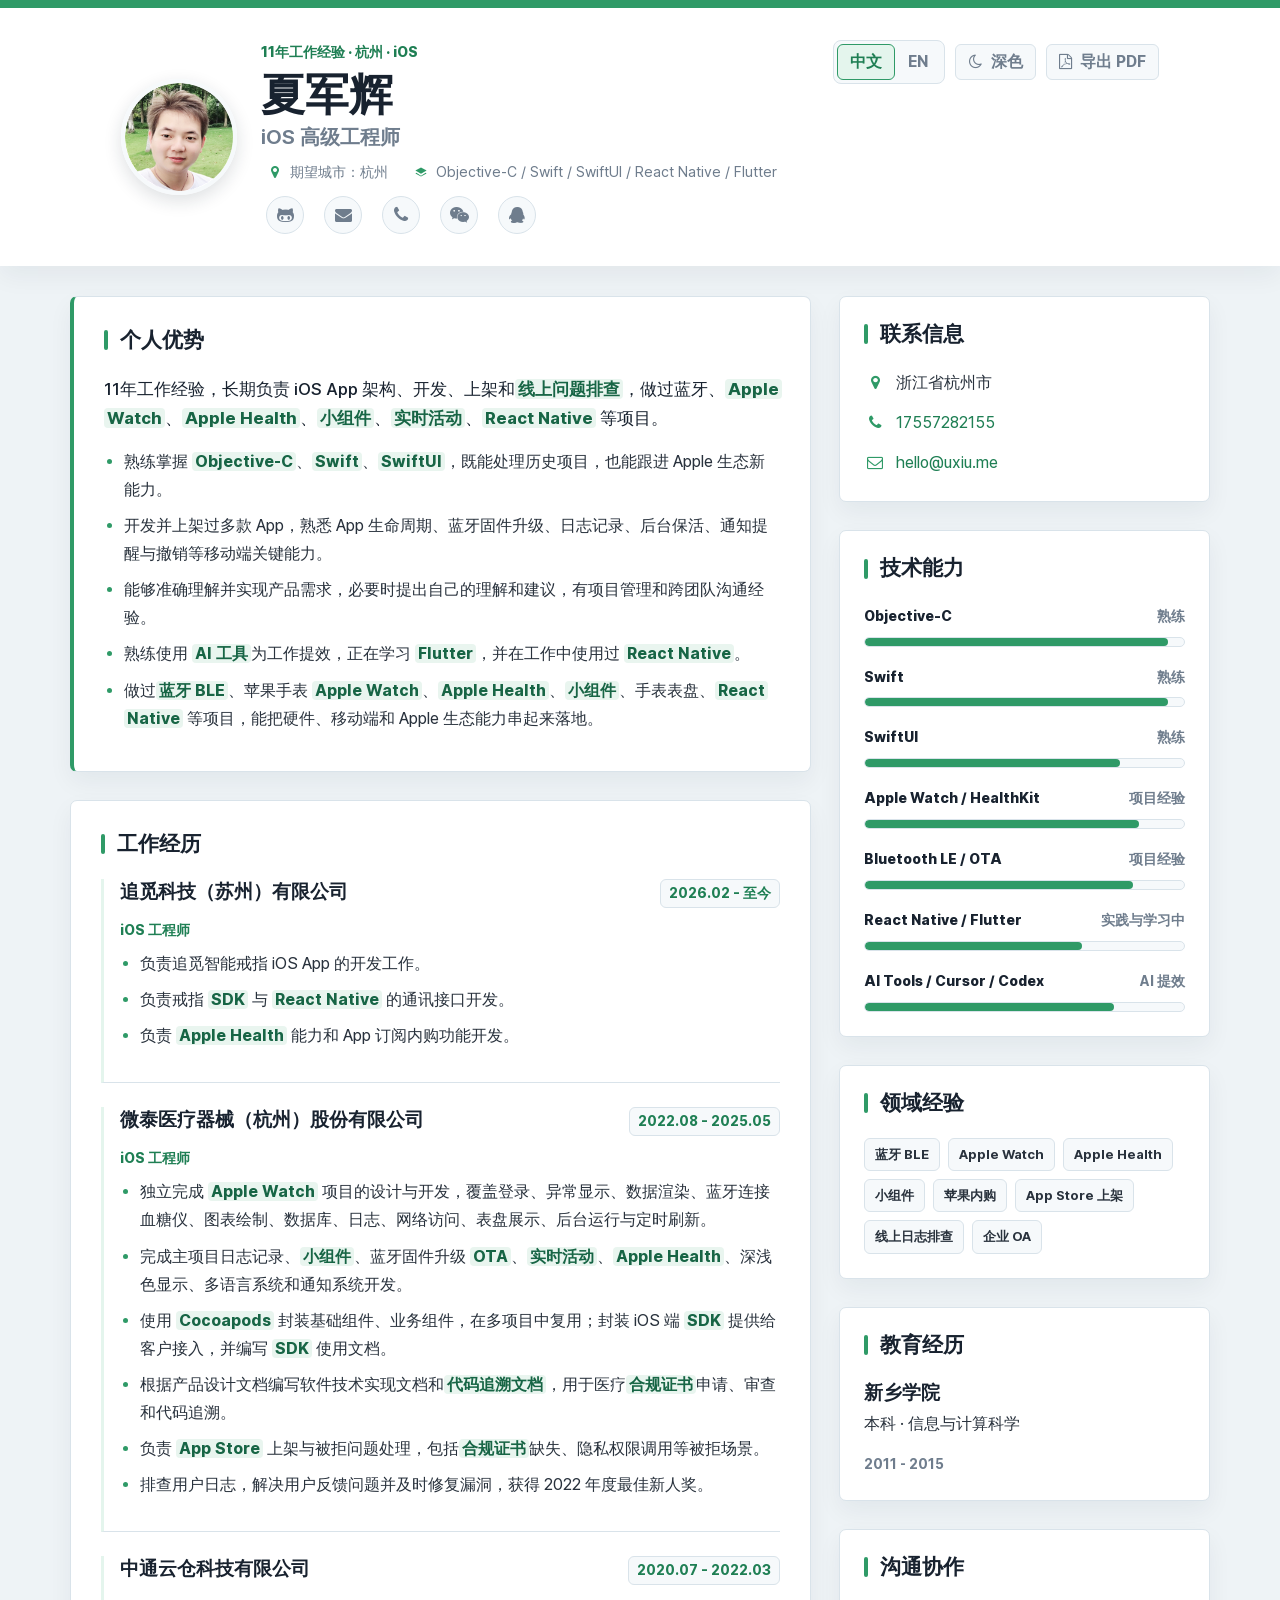
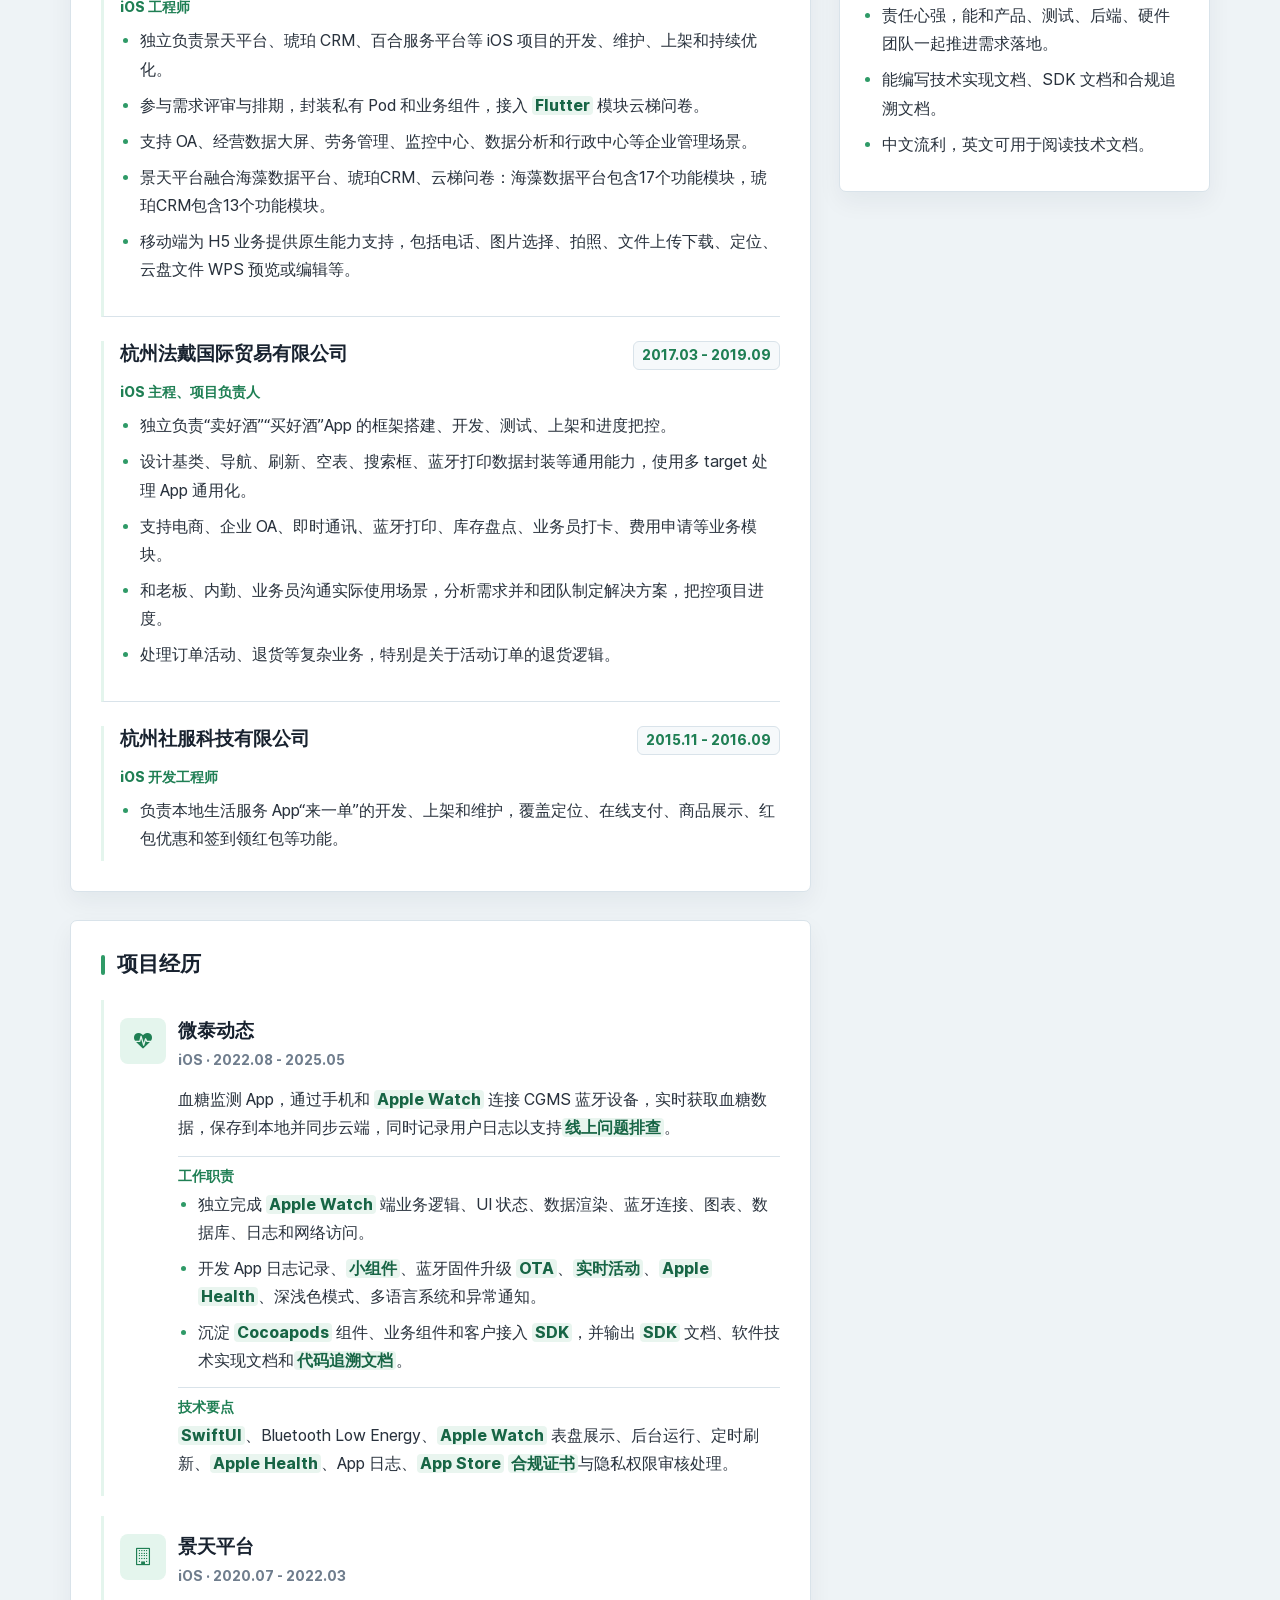
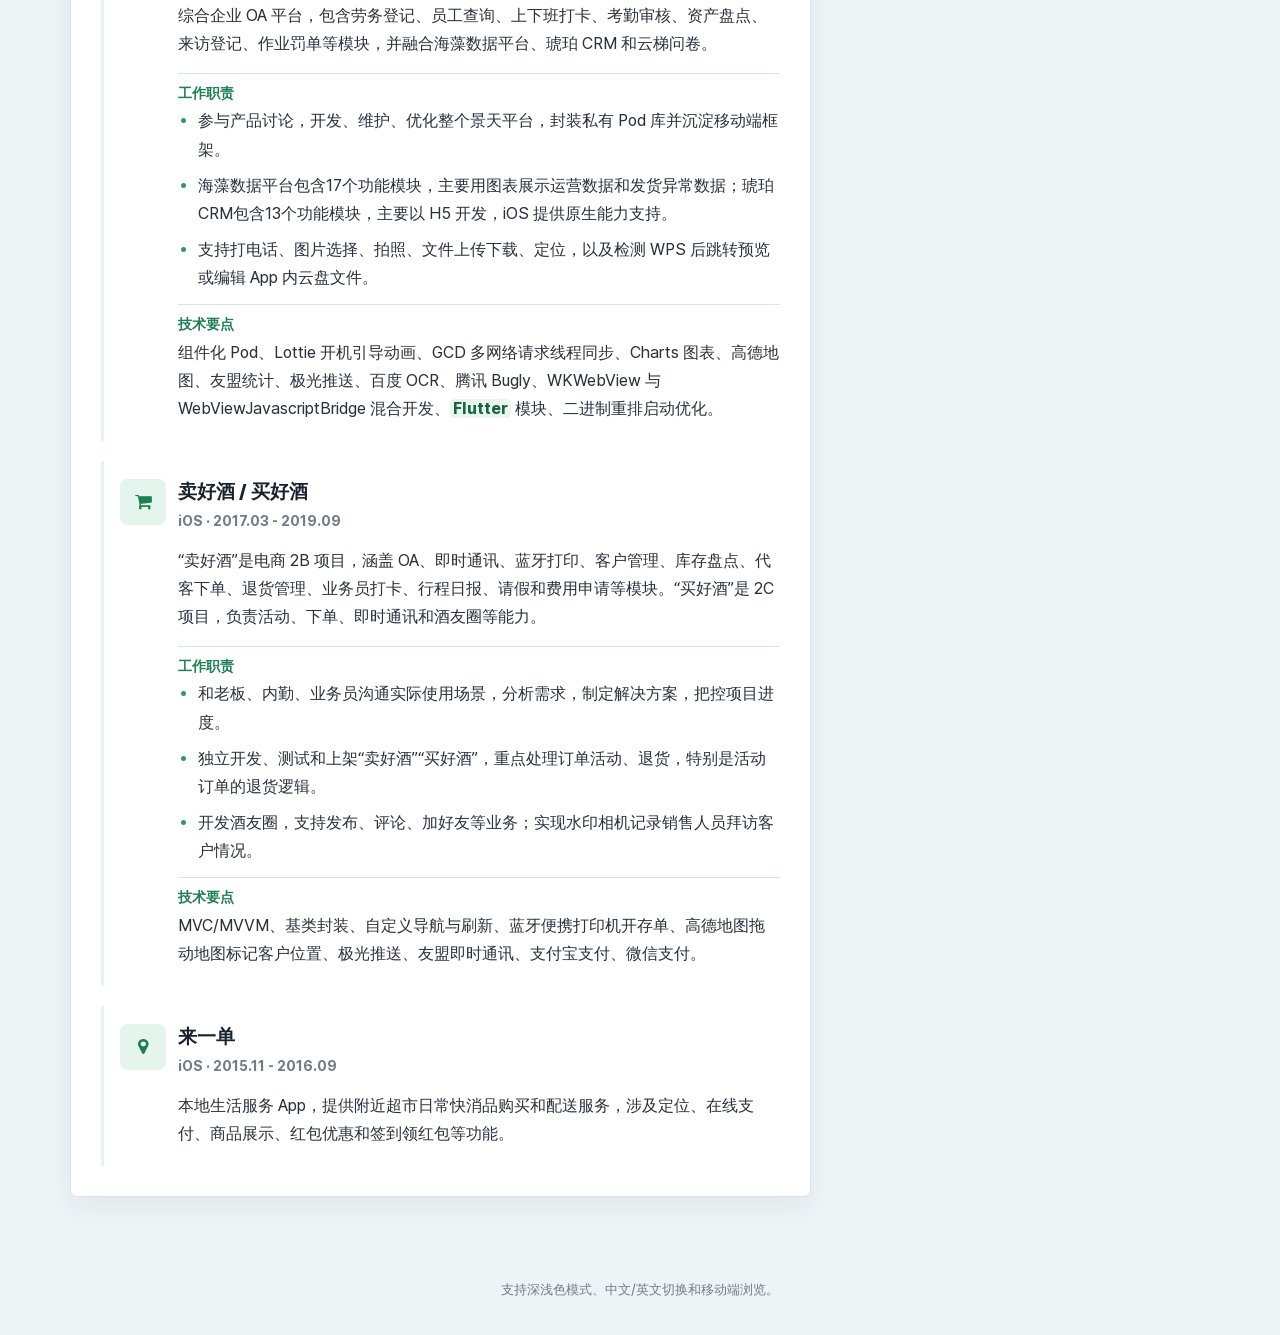
==== index.html @ 00ba038d "edit" ====
<!DOCTYPE html>
<html lang="zh-CN" data-theme="light">
<head>
    <meta charset="utf-8">
    <meta http-equiv="X-UA-Compatible" content="IE=edge">
    <meta name="viewport" content="width=device-width, initial-scale=1.0">
    <meta name="description" content="夏军辉的 iOS 工程师简历">
    <meta name="author" content="夏军辉">
    <title>夏军辉 | iOS 工程师简历</title>
    <link rel="shortcut icon" href="uxiume.ico">
    <link rel="stylesheet" href="assets/plugins/bootstrap/css/bootstrap.min.css">
    <link rel="stylesheet" href="assets/plugins/font-awesome/css/font-awesome.css">
    <link id="theme-style" rel="stylesheet" href="assets/css/styles.css?v=20260612-work-layout">
</head>

<body>
    <header class="header">
        <div class="container header-inner">
            <div class="profile">
                <img class="profile-image" src="assets/images/profile.png" alt="夏军辉头像">
                <div class="profile-content">
                    <p class="eyebrow" data-i18n="hero.eyebrow">11年工作经验 · 杭州 · iOS</p>
                    <h1 class="name" data-i18n="hero.name">夏军辉</h1>
                    <h2 class="desc" data-i18n="hero.title">iOS 高级工程师</h2>
                    <ul class="quick-facts list-inline">
                        <li><i class="fa fa-map-marker"></i><span data-i18n="hero.city">期望城市：杭州</span></li>
                        <li><span class="stack-icon" aria-hidden="true"><svg xmlns="http://www.w3.org/2000/svg" viewBox="0 0 20 20" width="14" height="14" fill="currentColor"><path d="M10 3.5L2 8l8 4.5L18 8 10 3.5z"/><path d="M2 12l8 4.5L18 12l-1.4-.8L10 15.3 3.4 11.2 2 12z"/></svg></span><span data-i18n="hero.stack">Objective-C / Swift / SwiftUI / React Native / Flutter</span></li>
                    </ul>
                    <ul class="social list-inline">
                        <li>
                            <a href="https://github.com/uxiume" target="_blank" rel="noreferrer" aria-label="GitHub">
                                <i class="fa fa-github-alt"></i>
                            </a>
                        </li>
                        <li>
                            <a href="mailto:hello@uxiu.me" aria-label="Email">
                                <i class="fa fa-envelope"></i>
                            </a>
                        </li>
                        <li>
                            <a href="tel:17557282155" aria-label="Phone">
                                <i class="fa fa-phone"></i>
                            </a>
                        </li>
                        <li class="social-qr-item" data-qr-type="wechat" data-account="你的微信号">
                            <button class="social-qr-btn" type="button" aria-label="微信">
                                <i class="fa fa-weixin" aria-hidden="true"></i>
                            </button>
                            <div class="qr-popup">
                                <div class="qr-popup-title">
                                    <i class="fa fa-weixin" aria-hidden="true"></i>
                                    微信
                                </div>
                                <img src="assets/images/qrcode-wechat.svg" alt="微信二维码" width="160" height="160">
                                <p class="qr-desc">扫码添加好友</p>
                            </div>
                        </li>
                        <li class="social-qr-item" data-qr-type="qq" data-account="你的QQ号">
                            <button class="social-qr-btn" type="button" aria-label="QQ">
                                <i class="fa fa-qq" aria-hidden="true"></i>
                            </button>
                            <div class="qr-popup">
                                <div class="qr-popup-title">
                                    <i class="fa fa-qq" aria-hidden="true"></i>
                                    QQ
                                </div>
                                <img src="assets/images/qrcode-qq.svg" alt="QQ二维码" width="160" height="160">
                                <p class="qr-desc">扫码添加好友</p>
                            </div>
                        </li>
                    </ul>
                </div>
            </div>

            <div class="site-controls" aria-label="站点设置">
                <div class="segmented-control" aria-label="Language">
                    <button class="control-button is-active" type="button" data-lang="zh">中文</button>
                    <button class="control-button" type="button" data-lang="en">EN</button>
                </div>
                <button class="control-button theme-button" type="button" data-theme-toggle aria-pressed="false">
                    <i class="fa fa-moon-o theme-icon-moon" aria-hidden="true"></i>
                    <svg class="theme-icon-sun" aria-hidden="true" viewBox="0 0 24 24" focusable="false">
                        <circle cx="12" cy="12" r="4"></circle>
                        <path d="M12 2v2.5M12 19.5V22M4.93 4.93l1.77 1.77M17.3 17.3l1.77 1.77M2 12h2.5M19.5 12H22M4.93 19.07l1.77-1.77M17.3 6.7l1.77-1.77"></path>
                    </svg>
                    <span data-theme-label data-i18n="controls.dark">深色</span>
                </button>
                <button class="control-button action-button" type="button" data-resume-action>
                    <i class="fa fa-share-alt"></i>
                    <span data-action-label data-i18n="controls.shareResume">分享简历</span>
                </button>
            </div>
        </div>
    </header>

    <main class="container sections-wrapper">
        <div class="resume-grid">
            <div class="primary">
                <section class="section about">
                    <div class="section-inner">
                        <h2 class="heading" data-i18n="about.heading">个人优势</h2>
                        <div class="content" data-highlight-scope>
                            <p data-i18n="about.lead">11年工作经验，长期负责 iOS App 架构、开发、上架和线上问题排查，做过蓝牙、Apple Watch、Apple Health、小组件、实时活动、React Native 等项目。</p>
                            <ul class="feature-list">
                                <li data-i18n="about.item1">熟练掌握 Objective-C、Swift、SwiftUI，既能处理历史项目，也能跟进 Apple 生态新能力。</li>
                                <li data-i18n="about.item2">开发并上架过多款 App，熟悉 App 生命周期、蓝牙固件升级、日志记录、后台保活、通知提醒与撤销等移动端关键能力。</li>
                                <li data-i18n="about.item3">能够准确理解并实现产品需求，必要时提出自己的理解和建议，有项目管理和跨团队沟通经验。</li>
                                <li data-i18n="about.item4">熟练使用 AI 工具为工作提效，正在学习 Flutter，并在工作中使用过 React Native。</li>
                                <li data-i18n="about.item5">做过蓝牙 BLE、苹果手表 Apple Watch、Apple Health、小组件、手表表盘、React Native 等项目，能把硬件、移动端和 Apple 生态能力串起来落地。</li>
                            </ul>
                        </div>
                    </div>
                </section>

                <section class="section experience">
                    <div class="section-inner">
                        <h2 class="heading" data-i18n="experience.heading">工作经历</h2>
                        <div class="timeline" data-highlight-scope>
                            <article class="timeline-item">
                                <div class="timeline-head">
                                    <h3 data-i18n="work.dreame.company">追觅科技（苏州）有限公司</h3>
                                    <div class="timeline-meta">
                                        <span data-i18n="work.dreame.time">2026.02 - 至今</span>
                                    </div>
                                </div>
                                <div class="timeline-body">
                                    <p class="role" data-i18n="work.dreame.role">iOS 工程师</p>
                                    <ul>
                                        <li data-i18n="work.dreame.item1">负责追觅智能戒指 iOS App 的开发工作。</li>
                                        <li data-i18n="work.dreame.item2">负责戒指 SDK 与 React Native 的通讯接口开发。</li>
                                        <li data-i18n="work.dreame.item3">负责 Apple Health 能力和 App 订阅内购功能开发。</li>
                                    </ul>
                                </div>
                            </article>

                            <article class="timeline-item">
                                <div class="timeline-head">
                                    <h3 data-i18n="work.microtech.company">微泰医疗器械（杭州）股份有限公司</h3>
                                    <div class="timeline-meta">
                                        <span data-i18n="work.microtech.time">2022.08 - 2025.05</span>
                                    </div>
                                </div>
                                <div class="timeline-body">
                                    <p class="role" data-i18n="work.microtech.role">iOS 工程师</p>
                                    <ul>
                                        <li data-i18n="work.microtech.item1">独立完成 Apple Watch 项目的设计与开发，覆盖登录、异常显示、数据渲染、蓝牙连接血糖仪、图表绘制、数据库、日志、网络访问、表盘展示、后台运行与定时刷新。</li>
                                        <li data-i18n="work.microtech.item2">完成主项目日志记录、小组件、蓝牙固件升级 OTA、实时活动、Apple Health、深浅色显示、多语言系统和通知系统开发。</li>
                                        <li data-i18n="work.microtech.item3">使用 Cocoapods 封装基础组件、业务组件，在多项目中复用；封装 iOS 端 SDK 提供给客户接入，并编写 SDK 使用文档。</li>
                                        <li data-i18n="work.microtech.item4">根据产品设计文档编写软件技术实现文档和代码追溯文档，用于医疗合规证书申请、审查和代码追溯。</li>
                                        <li data-i18n="work.microtech.item5">负责 App Store 上架与被拒问题处理，包括合规证书缺失、隐私权限调用等被拒场景。</li>
                                        <li data-i18n="work.microtech.item6">排查用户日志，解决用户反馈问题并及时修复漏洞，获得 2022 年度最佳新人奖。</li>
                                    </ul>
                                </div>
                            </article>

                            <article class="timeline-item">
                                <div class="timeline-head">
                                    <h3 data-i18n="work.zto.company">中通云仓科技有限公司</h3>
                                    <div class="timeline-meta">
                                        <span data-i18n="work.zto.time">2020.07 - 2022.03</span>
                                    </div>
                                </div>
                                <div class="timeline-body">
                                    <p class="role" data-i18n="work.zto.role">iOS 工程师</p>
                                    <ul>
                                        <li data-i18n="work.zto.item1">独立负责景天平台、琥珀 CRM、百合服务平台等 iOS 项目的开发、维护、上架和持续优化。</li>
                                        <li data-i18n="work.zto.item2">参与需求评审与排期，封装私有 Pod 和业务组件，接入 Flutter 模块云梯问卷。</li>
                                        <li data-i18n="work.zto.item3">支持 OA、经营数据大屏、劳务管理、监控中心、数据分析和行政中心等企业管理场景。</li>
                                        <li data-i18n="work.zto.item4">景天平台融合海藻数据平台、琥珀CRM、云梯问卷：海藻数据平台包含17个功能模块，琥珀CRM包含13个功能模块。</li>
                                        <li data-i18n="work.zto.item5">移动端为 H5 业务提供原生能力支持，包括电话、图片选择、拍照、文件上传下载、定位、云盘文件 WPS 预览或编辑等。</li>
                                    </ul>
                                </div>
                            </article>

                            <article class="timeline-item">
                                <div class="timeline-head">
                                    <h3 data-i18n="work.fadai.company">杭州法戴国际贸易有限公司</h3>
                                    <div class="timeline-meta">
                                        <span data-i18n="work.fadai.time">2017.03 - 2019.09</span>
                                    </div>
                                </div>
                                <div class="timeline-body">
                                    <p class="role" data-i18n="work.fadai.role">iOS 主程、项目负责人</p>
                                    <ul>
                                        <li data-i18n="work.fadai.item1">独立负责“卖好酒”“买好酒”App 的框架搭建、开发、测试、上架和进度把控。</li>
                                        <li data-i18n="work.fadai.item2">设计基类、导航、刷新、空表、搜索框、蓝牙打印数据封装等通用能力，使用多 target 处理 App 通用化。</li>
                                        <li data-i18n="work.fadai.item3">支持电商、企业 OA、即时通讯、蓝牙打印、库存盘点、业务员打卡、费用申请等业务模块。</li>
                                        <li data-i18n="work.fadai.item4">和老板、内勤、业务员沟通实际使用场景，分析需求并和团队制定解决方案，把控项目进度。</li>
                                        <li data-i18n="work.fadai.item5">处理订单活动、退货等复杂业务，特别是关于活动订单的退货逻辑。</li>
                                    </ul>
                                </div>
                            </article>

                            <article class="timeline-item">
                                <div class="timeline-head">
                                    <h3 data-i18n="work.shefu.company">杭州社服科技有限公司</h3>
                                    <div class="timeline-meta">
                                        <span data-i18n="work.shefu.time">2015.11 - 2016.09</span>
                                    </div>
                                </div>
                                <div class="timeline-body">
                                    <p class="role" data-i18n="work.shefu.role">iOS 开发工程师</p>
                                    <ul>
                                        <li data-i18n="work.shefu.item1">负责本地生活服务 App“来一单”的开发、上架和维护，覆盖定位、在线支付、商品展示、红包优惠和签到领红包等功能。</li>
                                    </ul>
                                </div>
                            </article>
                        </div>
                    </div>
                </section>

                <section class="section projects">
                    <div class="section-inner">
                        <h2 class="heading" data-i18n="projects.heading">项目经历</h2>
                        <div class="project-list" data-highlight-scope>
                            <article class="project-card">
                                <div class="project-icon"><i class="fa fa-heartbeat"></i></div>
                                <div>
                                    <h3 data-i18n="project.microtech.title">微泰动态</h3>
                                    <p class="project-meta" data-i18n="project.microtech.meta">iOS · 2022.08 - 2025.05</p>
                                    <p data-i18n="project.microtech.desc">血糖监测 App，通过手机和 Apple Watch 连接 CGMS 蓝牙设备，实时获取血糖数据，保存到本地并同步云端，同时记录用户日志以支持线上问题排查。</p>
                                    <div class="detail-block">
                                        <h4 data-i18n="project.microtech.responsibilityHeading">工作职责</h4>
                                        <ul>
                                            <li data-i18n="project.microtech.resp1">独立完成 Apple Watch 端业务逻辑、UI 状态、数据渲染、蓝牙连接、图表、数据库、日志和网络访问。</li>
                                            <li data-i18n="project.microtech.resp2">开发 App 日志记录、小组件、蓝牙固件升级 OTA、实时活动、Apple Health、深浅色模式、多语言系统和异常通知。</li>
                                            <li data-i18n="project.microtech.resp3">沉淀 Cocoapods 组件、业务组件和客户接入 SDK，并输出 SDK 文档、软件技术实现文档和代码追溯文档。</li>
                                        </ul>
                                    </div>
                                    <div class="detail-block">
                                        <h4 data-i18n="project.microtech.techHeading">技术要点</h4>
                                        <p data-i18n="project.microtech.tech">SwiftUI、Bluetooth Low Energy、Apple Watch 表盘展示、后台运行、定时刷新、Apple Health、App 日志、App Store 合规证书与隐私权限审核处理。</p>
                                    </div>
                                </div>
                            </article>

                            <article class="project-card">
                                <div class="project-icon"><i class="fa fa-building-o"></i></div>
                                <div>
                                    <h3 data-i18n="project.jingtian.title">景天平台</h3>
                                    <p class="project-meta" data-i18n="project.jingtian.meta">iOS · 2020.07 - 2022.03</p>
                                    <p data-i18n="project.jingtian.desc">综合企业 OA 平台，包含劳务登记、员工查询、上下班打卡、考勤审核、资产盘点、来访登记、作业罚单等模块，并融合海藻数据平台、琥珀 CRM 和云梯问卷。</p>
                                    <div class="detail-block">
                                        <h4 data-i18n="project.jingtian.responsibilityHeading">工作职责</h4>
                                        <ul>
                                            <li data-i18n="project.jingtian.resp1">参与产品讨论，开发、维护、优化整个景天平台，封装私有 Pod 库并沉淀移动端框架。</li>
                                            <li data-i18n="project.jingtian.resp2">海藻数据平台包含17个功能模块，主要用图表展示运营数据和发货异常数据；琥珀CRM包含13个功能模块，主要以 H5 开发，iOS 提供原生能力支持。</li>
                                            <li data-i18n="project.jingtian.resp3">支持打电话、图片选择、拍照、文件上传下载、定位，以及检测 WPS 后跳转预览或编辑 App 内云盘文件。</li>
                                        </ul>
                                    </div>
                                    <div class="detail-block">
                                        <h4 data-i18n="project.jingtian.techHeading">技术要点</h4>
                                        <p data-i18n="project.jingtian.tech">组件化 Pod、Lottie 开机引导动画、GCD 多网络请求线程同步、Charts 图表、高德地图、友盟统计、极光推送、百度 OCR、腾讯 Bugly、WKWebView 与 WebViewJavascriptBridge 混合开发、Flutter 模块、二进制重排启动优化。</p>
                                    </div>
                                </div>
                            </article>

                            <article class="project-card">
                                <div class="project-icon"><i class="fa fa-shopping-cart"></i></div>
                                <div>
                                    <h3 data-i18n="project.wine.title">卖好酒 / 买好酒</h3>
                                    <p class="project-meta" data-i18n="project.wine.meta">iOS · 2017.03 - 2019.09</p>
                                    <p data-i18n="project.wine.desc">“卖好酒”是电商 2B 项目，涵盖 OA、即时通讯、蓝牙打印、客户管理、库存盘点、代客下单、退货管理、业务员打卡、行程日报、请假和费用申请等模块。“买好酒”是 2C 项目，负责活动、下单、即时通讯和酒友圈等能力。</p>
                                    <div class="detail-block">
                                        <h4 data-i18n="project.wine.responsibilityHeading">工作职责</h4>
                                        <ul>
                                            <li data-i18n="project.wine.resp1">和老板、内勤、业务员沟通实际使用场景，分析需求，制定解决方案，把控项目进度。</li>
                                            <li data-i18n="project.wine.resp2">独立开发、测试和上架“卖好酒”“买好酒”，重点处理订单活动、退货，特别是活动订单的退货逻辑。</li>
                                            <li data-i18n="project.wine.resp3">开发酒友圈，支持发布、评论、加好友等业务；实现水印相机记录销售人员拜访客户情况。</li>
                                        </ul>
                                    </div>
                                    <div class="detail-block">
                                        <h4 data-i18n="project.wine.techHeading">技术要点</h4>
                                        <p data-i18n="project.wine.tech">MVC/MVVM、基类封装、自定义导航与刷新、蓝牙便携打印机开存单、高德地图拖动地图标记客户位置、极光推送、友盟即时通讯、支付宝支付、微信支付。</p>
                                    </div>
                                </div>
                            </article>

                            <article class="project-card project-card-compact">
                                <div class="project-icon"><i class="fa fa-map-marker"></i></div>
                                <div>
                                    <h3 data-i18n="project.laiyidan.title">来一单</h3>
                                    <p class="project-meta" data-i18n="project.laiyidan.meta">iOS · 2015.11 - 2016.09</p>
                                    <p data-i18n="project.laiyidan.desc">本地生活服务 App，提供附近超市日常快消品购买和配送服务，涉及定位、在线支付、商品展示、红包优惠和签到领红包等功能。</p>
                                </div>
                            </article>
                        </div>
                    </div>
                </section>
            </div>

            <aside class="secondary">
                <section class="section info">
                    <div class="section-inner">
                        <h2 class="heading" data-i18n="contact.heading">联系信息</h2>
                        <ul class="contact-list list-unstyled">
                            <li><i class="fa fa-map-marker"></i><span data-i18n="contact.location">浙江省杭州市</span></li>
                            <li><i class="fa fa-phone"></i><a href="tel:17557282155">17557282155</a></li>
                            <li><i class="fa fa-envelope-o"></i><a href="mailto:hello@uxiu.me">hello@uxiu.me</a></li>
                        </ul>
                    </div>
                </section>

                <section class="section skills">
                    <div class="section-inner">
                        <h2 class="heading" data-i18n="skills.heading">技术能力</h2>
                        <div class="skillset">
                            <div class="skill-item">
                                <div class="skill-label">
                                    <span>Objective-C</span>
                                    <span data-i18n="skills.expert">熟练</span>
                                </div>
                                <div class="level-bar"><div class="level-bar-inner" style="width: 95%"></div></div>
                            </div>
                            <div class="skill-item">
                                <div class="skill-label">
                                    <span>Swift</span>
                                    <span data-i18n="skills.expert">熟练</span>
                                </div>
                                <div class="level-bar"><div class="level-bar-inner" style="width: 95%"></div></div>
                            </div>
                            <div class="skill-item">
                                <div class="skill-label">
                                    <span>SwiftUI</span>
                                    <span data-i18n="skills.expert">熟练</span>
                                </div>
                                <div class="level-bar"><div class="level-bar-inner" style="width: 80%"></div></div>
                            </div>
                            <div class="skill-item">
                                <div class="skill-label">
                                    <span>Apple Watch / HealthKit</span>
                                    <span data-i18n="skills.project">项目经验</span>
                                </div>
                                <div class="level-bar"><div class="level-bar-inner" style="width: 86%"></div></div>
                            </div>
                            <div class="skill-item">
                                <div class="skill-label">
                                    <span>Bluetooth LE / OTA</span>
                                    <span data-i18n="skills.project">项目经验</span>
                                </div>
                                <div class="level-bar"><div class="level-bar-inner" style="width: 84%"></div></div>
                            </div>
                            <div class="skill-item">
                                <div class="skill-label">
                                    <span>React Native / Flutter</span>
                                    <span data-i18n="skills.learning">实践与学习中</span>
                                </div>
                                <div class="level-bar"><div class="level-bar-inner" style="width: 68%"></div></div>
                            </div>
                            <div class="skill-item">
                                <div class="skill-label">
                                    <span>AI Tools / Cursor / Codex</span>
                                    <span data-i18n="skills.ai">AI 提效</span>
                                </div>
                                <div class="level-bar"><div class="level-bar-inner" style="width: 78%"></div></div>
                            </div>
                        </div>
                    </div>
                </section>

                <section class="section toolbox">
                    <div class="section-inner">
                        <h2 class="heading" data-i18n="toolbox.heading">领域经验</h2>
                        <div class="tag-list">
                            <span data-i18n="toolbox.ble">蓝牙 BLE</span>
                            <span data-i18n="toolbox.watch">Apple Watch</span>
                            <span data-i18n="toolbox.health">Apple Health</span>
                            <span data-i18n="toolbox.widget">小组件</span>
                            <span data-i18n="toolbox.iap">苹果内购</span>
                            <span data-i18n="toolbox.store">App Store 上架</span>
                            <span data-i18n="toolbox.logs">线上日志排查</span>
                            <span data-i18n="toolbox.oa">企业 OA</span>
                        </div>
                    </div>
                </section>

                <section class="section education">
                    <div class="section-inner">
                        <h2 class="heading" data-i18n="education.heading">教育经历</h2>
                        <div class="education-item">
                            <h3 data-i18n="education.school">新乡学院</h3>
                            <p data-i18n="education.degree">本科 · 信息与计算科学</p>
                            <p class="muted" data-i18n="education.time">2011 - 2015</p>
                        </div>
                    </div>
                </section>

                <section class="section languages">
                    <div class="section-inner">
                        <h2 class="heading" data-i18n="languages.heading">沟通协作</h2>
                        <ul class="plain-list">
                            <li data-i18n="languages.item1">责任心强，能和产品、测试、后端、硬件团队一起推进需求落地。</li>
                            <li data-i18n="languages.item2">能编写技术实现文档、SDK 文档和合规追溯文档。</li>
                            <li data-i18n="languages.item3">中文流利，英文可用于阅读技术文档。</li>
                        </ul>
                    </div>
                </section>
            </aside>
        </div>
    </main>

    <footer class="footer">
        <div class="container">
            <small data-i18n="footer.note">支持深浅色模式、中文/英文切换和移动端浏览。</small>
        </div>
    </footer>

    <script src="assets/plugins/jquery-1.11.2.min.js"></script>
    <script src="assets/plugins/bootstrap/js/bootstrap.min.js"></script>
    <script src="assets/js/main.js?v=20260612-sun-icon"></script>
</body>
</html>
---- assets/css/styles.css ----
@font-face {
  font-family: "ResumeLatin";
  src: url("../fonts/inter/InterVariable.otf") format("opentype");
  font-weight: 100 900;
  font-style: normal;
  font-display: swap;
  unicode-range: U+0000-00FF, U+0100-024F, U+1E00-1EFF, U+2000-206F, U+20A0-20CF, U+2100-214F;
}

:root {
  color-scheme: light;
  --font-latin: "ResumeLatin";
  --font-chinese: -apple-system, BlinkMacSystemFont, "PingFang SC", "Hiragino Sans GB", "Microsoft YaHei", sans-serif;
  --font-body: var(--font-latin), var(--font-chinese);
  --font-size-body: 15.8px;
  --font-size-lead: 16.8px;
  --font-size-small: 13.5px;
  --weight-body: 430;
  --weight-strong: 650;
  --weight-title: 850;
  --bg: #eef3f6;
  --surface: #ffffff;
  --surface-soft: #f6f9fb;
  --text: #29323d;
  --muted: #6f7d8d;
  --heading: #18222f;
  --border: #d9e3ea;
  --accent: #2f9a67;
  --accent-strong: #1f7f54;
  --accent-soft: #e4f5ed;
  --blue: #3178b8;
  --highlight-bg: rgba(47, 154, 103, 0.1);
  --highlight-text: #176545;
  --shadow: 0 10px 24px rgba(24, 34, 47, 0.055);
}

html[data-theme="dark"] {
  color-scheme: dark;
  --bg: #101820;
  --surface: #17212b;
  --surface-soft: #1f2b36;
  --text: #e3eaf1;
  --muted: #a6b4c1;
  --heading: #f6f9fb;
  --border: #2d3b48;
  --accent: #70d49c;
  --accent-strong: #9be5b8;
  --accent-soft: #173325;
  --blue: #83b9ed;
  --highlight-bg: rgba(112, 212, 156, 0.16);
  --highlight-text: #b4f0c8;
  --shadow: 0 14px 30px rgba(0, 0, 0, 0.22);
}

*,
*:before,
*:after {
  box-sizing: border-box;
}

body {
  margin: 0;
  background: var(--bg);
  color: var(--text);
  font-family: var(--font-body);
  font-size: var(--font-size-body);
  font-weight: var(--weight-body);
  line-height: 1.78;
  letter-spacing: 0;
  -webkit-font-smoothing: antialiased;
  -moz-osx-font-smoothing: grayscale;
  overflow-x: hidden;
}

a {
  color: var(--accent-strong);
  transition: color 0.2s ease, background 0.2s ease, border-color 0.2s ease;
  -webkit-tap-highlight-color: transparent;
}

a:hover,
a:focus {
  color: var(--blue);
  text-decoration: none;
}

a:focus:not(:focus-visible),
button:focus:not(:focus-visible) {
  outline: none;
}

a:focus-visible,
button:focus-visible {
  outline: 2px solid rgba(47, 154, 103, 0.42);
  outline-offset: 3px;
  border-radius: 6px;
}

p {
  margin: 0 0 14px;
}

ul {
  margin-top: 0;
  padding-left: 20px;
}

li {
  margin-bottom: 8px;
}

.text-highlight {
  padding: 0 3px;
  border-radius: 4px;
  background: var(--highlight-bg);
  color: var(--highlight-text);
  font-weight: 750;
  box-decoration-break: clone;
  -webkit-box-decoration-break: clone;
}

.container {
  max-width: 1180px;
}

.header {
  background: var(--surface);
  border-top: 8px solid var(--accent);
  box-shadow: var(--shadow);
}

.header-inner {
  display: flex;
  align-items: flex-start;
  justify-content: space-between;
  gap: 24px;
  text-align: left;
  padding-top: 32px;
  padding-bottom: 32px;
}

.profile {
  display: flex;
  align-items: center;
  gap: 24px;
  min-width: 0;
}

.profile-image {
  width: 116px;
  height: 116px;
  flex: 0 0 116px;
  border: 4px solid var(--surface-soft);
  border-radius: 50%;
  object-fit: cover;
  box-shadow: 0 6px 18px rgba(24, 34, 47, 0.14);
}

.profile-content {
  min-width: 0;
}

.eyebrow {
  margin-bottom: 4px;
  color: var(--accent-strong);
  font-size: 14px;
  font-weight: 800;
}

.name {
  margin: 0;
  color: var(--heading);
  font-size: 44px;
  font-weight: var(--weight-title);
  line-height: 1.15;
}

.desc {
  margin: 6px 0 14px;
  color: var(--muted);
  font-size: 20px;
  font-weight: var(--weight-strong);
}

.quick-facts {
  display: flex;
  flex-wrap: wrap;
  justify-content: flex-start;
  gap: 8px 14px;
  margin: 0 0 14px;
  padding: 0;
}

.quick-facts li {
  display: inline-grid;
  grid-template-columns: 18px minmax(0, auto);
  align-items: flex-start;
  gap: 6px;
  margin: 0;
  color: var(--muted);
  font-size: 14px;
  line-height: 1.45;
  overflow-wrap: anywhere;
}

.quick-facts span {
  min-width: 0;
}

.quick-facts .fa,
.quick-facts .stack-icon {
  display: inline-flex;
  align-items: center;
  justify-content: center;
  width: 18px;
  min-width: 18px;
  height: 1.45em;
  color: var(--accent);
  line-height: 1;
}

.social {
  display: flex;
  justify-content: flex-start;
  gap: 10px;
  margin: 0;
  padding: 0;
}

.social li {
  margin: 0;
}

.social a {
  display: inline-flex;
  align-items: center;
  justify-content: center;
  width: 38px;
  height: 38px;
  border: 1px solid var(--border);
  border-radius: 50%;
  background: var(--surface-soft);
  color: var(--muted);
}

.social a:hover,
.social a:focus {
  border-color: var(--accent);
  background: var(--accent-soft);
  color: var(--accent-strong);
}

.social a .fa,
.social-qr-btn .fa {
  display: inline-flex;
  align-items: center;
  justify-content: center;
  width: 20px;
  height: 20px;
  font-size: 17px;
  line-height: 20px;
}

.social a .fa-github-alt,
.social a .fa-phone {
  font-size: 18px;
}

.social-qr-btn .fa-weixin {
  font-size: 17px;
}

.social-qr-btn .fa-qq {
  font-size: 16px;
}

/* ── 技术栈自定义图标 ── */
.stack-icon {
  display: inline-flex;
  align-items: center;
  color: var(--accent);
  flex-shrink: 0;
}

/* ── 微信 / QQ 二维码按钮 ── */
.social-qr-item {
  position: relative;
  margin: 0;
}

.social-qr-btn {
  display: inline-flex;
  align-items: center;
  justify-content: center;
  width: 38px;
  height: 38px;
  border: 1px solid var(--border);
  border-radius: 50%;
  background: var(--surface-soft);
  color: var(--muted);
  cursor: pointer;
  padding: 0;
  transition: border-color 0.2s ease, background 0.2s ease, color 0.2s ease;
}

.social-qr-btn:hover,
.social-qr-btn:focus {
  outline: none;
}

/* 微信按钮悬停变绿 */
.social-qr-item[data-qr-type="wechat"] .social-qr-btn:hover,
.social-qr-item[data-qr-type="wechat"] .social-qr-btn:focus {
  border-color: #07c160;
  background: #e8f9f0;
  color: #07c160;
}

/* QQ按钮悬停变蓝 */
.social-qr-item[data-qr-type="qq"] .social-qr-btn:hover,
.social-qr-item[data-qr-type="qq"] .social-qr-btn:focus {
  border-color: #1677ff;
  background: #e8f0ff;
  color: #1677ff;
}

/* 二维码弹出框 — 向下弹出 */
.qr-popup {
  position: absolute;
  top: calc(100% + 12px);
  left: 50%;
  transform: translateX(-50%) translateY(-6px);
  background: var(--surface);
  border: 1px solid var(--border);
  border-radius: 12px;
  box-shadow: 0 8px 32px rgba(24, 34, 47, 0.16);
  padding: 12px 12px 10px;
  text-align: center;
  width: 188px;
  opacity: 0;
  visibility: hidden;
  pointer-events: none;
  transition: opacity 0.2s ease, transform 0.2s ease, visibility 0.2s ease;
  z-index: 200;
}

/* 小三角指向上方（因为弹出框在按钮下方） */
.qr-popup::before {
  content: "";
  position: absolute;
  bottom: 100%;
  left: 50%;
  transform: translateX(-50%);
  border: 8px solid transparent;
  border-bottom-color: var(--border);
}

.qr-popup::after {
  content: "";
  position: absolute;
  bottom: 100%;
  left: 50%;
  transform: translateX(-50%);
  margin-bottom: -1px;
  border: 7px solid transparent;
  border-bottom-color: var(--surface);
}

/* 弹出框标题行 */
.qr-popup-title {
  display: flex;
  align-items: center;
  justify-content: center;
  gap: 5px;
  font-size: 13px;
  font-weight: 700;
  color: var(--heading);
  margin-bottom: 10px;
}

.social-qr-item[data-qr-type="wechat"] .qr-popup-title .fa {
  color: #07c160;
}

.social-qr-item[data-qr-type="qq"] .qr-popup-title .fa {
  color: #1677ff;
}

.qr-popup img {
  display: block;
  width: 160px;
  height: 160px;
  border-radius: 6px;
  object-fit: contain;
}

.qr-desc {
  margin: 8px 0 0 !important;
  font-size: 11px !important;
  color: var(--muted) !important;
  line-height: 1.4;
}

/* 悬停/点击时显示弹出框（桌面） */
@media (hover: hover) {
  .social-qr-item:hover .qr-popup {
    opacity: 1;
    visibility: visible;
    pointer-events: auto;
    transform: translateX(-50%) translateY(0);
  }
}

/* 手机端：点击切换 */
.social-qr-item.qr-open .qr-popup {
  opacity: 1;
  visibility: visible;
  pointer-events: auto;
  transform: translateX(-50%) translateY(0);
}

/* ── Toast 提示 ── */
.qr-toast {
  position: fixed;
  bottom: 40px;
  left: 50%;
  transform: translateX(-50%) translateY(20px);
  background: rgba(24, 34, 47, 0.88);
  color: #fff;
  font-size: 14px;
  line-height: 1.5;
  padding: 10px 20px;
  border-radius: 24px;
  white-space: nowrap;
  opacity: 0;
  pointer-events: none;
  transition: opacity 0.25s ease, transform 0.25s ease;
  z-index: 9999;
  backdrop-filter: blur(4px);
}

.qr-toast.show {
  opacity: 1;
  transform: translateX(-50%) translateY(0);
}

.site-controls {
  display: flex;
  align-items: center;
  gap: 10px;
  flex: 0 0 auto;
}

.segmented-control {
  display: inline-flex;
  padding: 3px;
  border: 1px solid var(--border);
  border-radius: 8px;
  background: var(--surface-soft);
}

.control-button {
  display: inline-flex;
  align-items: center;
  justify-content: center;
  min-width: 0;
  min-height: 36px;
  padding: 0 12px;
  border: 1px solid transparent;
  border-radius: 6px;
  background: transparent;
  color: var(--muted);
  font-weight: 700;
  line-height: 1;
  white-space: nowrap;
}

.control-button:hover,
.control-button:focus,
.control-button.is-active {
  border-color: var(--accent);
  background: var(--accent-soft);
  color: var(--accent-strong);
  outline: none;
}

.theme-button,
.action-button {
  gap: 7px;
  border-color: var(--border);
  background: var(--surface-soft);
}

.theme-icon-moon,
.theme-icon-sun {
  width: 16px;
  height: 16px;
  flex: 0 0 16px;
}

.theme-icon-moon {
  text-align: center;
}

.theme-icon-sun {
  display: none;
  fill: none;
  stroke: currentColor;
  stroke-width: 2.2;
  stroke-linecap: round;
  stroke-linejoin: round;
}

.theme-button[aria-pressed="true"] .theme-icon-moon {
  display: none;
}

.theme-button[aria-pressed="true"] .theme-icon-sun {
  display: block;
}

.sections-wrapper {
  padding-top: 30px;
  padding-bottom: 30px;
}

.resume-grid {
  display: grid;
  grid-template-columns: minmax(0, 2fr) minmax(300px, 1fr);
  gap: 28px;
  align-items: start;
  min-width: 0;
}

.primary {
  min-width: 0;
}

.secondary {
  min-width: 0;
}

.section {
  margin-bottom: 28px;
  min-width: 0;
}

.section-inner {
  max-width: 100%;
  min-width: 0;
  background: var(--surface);
  border: 1px solid var(--border);
  border-radius: 7px;
  padding: 30px;
  box-shadow: var(--shadow);
}

.secondary .section-inner {
  padding: 24px;
}

.about .section-inner {
  border-left: 4px solid var(--accent);
}

.heading {
  display: flex;
  align-items: center;
  gap: 12px;
  margin: 0 0 22px;
  color: var(--heading);
  font-size: 21px;
  font-weight: var(--weight-title);
  line-height: 1.25;
}

.heading:before {
  content: "";
  width: 4px;
  height: 20px;
  border-radius: 999px;
  background: var(--accent);
  flex: 0 0 auto;
}

.content,
.timeline-body,
.project-card,
.contact-list,
.plain-list {
  overflow-wrap: anywhere;
}

.content p,
.content li,
.timeline-body li,
.project-card p,
.project-card li,
.plain-list li {
  overflow-wrap: anywhere;
  word-break: break-word;
}

.content p {
  color: var(--heading);
  font-size: var(--font-size-lead);
  font-weight: 520;
  line-height: 1.75;
}

.content li,
.timeline-body li,
.project-card li,
.plain-list li {
  color: var(--text);
}

.content li::marker,
.timeline-body li::marker,
.project-card li::marker,
.plain-list li::marker {
  color: var(--accent);
}

.feature-list {
  margin-bottom: 0;
}

.timeline {
  display: grid;
  gap: 24px;
}

.timeline-item {
  display: grid;
  grid-template-columns: 1fr;
  gap: 9px;
  min-width: 0;
  padding: 0 0 24px 16px;
  border-left: 3px solid var(--accent-soft);
  border-bottom: 1px solid var(--border);
}

.timeline-item:last-child {
  padding-bottom: 0;
  border-bottom: 0;
}

.timeline-head {
  display: flex;
  align-items: flex-start;
  justify-content: space-between;
  gap: 18px;
  min-width: 0;
}

.timeline-meta {
  color: var(--muted);
  font-size: var(--font-size-small);
  font-weight: 750;
  line-height: 1.4;
  text-align: right;
  flex: 0 0 auto;
}

.timeline-meta span {
  display: inline-flex;
  align-items: center;
  max-width: 100%;
  min-height: 28px;
  padding: 4px 8px;
  border: 1px solid var(--border);
  border-radius: 6px;
  background: var(--surface-soft);
  color: var(--accent-strong);
  white-space: nowrap;
}

.timeline-head h3,
.project-card h3,
.education-item h3 {
  margin: 0 0 5px;
  color: var(--heading);
  font-size: 18.5px;
  font-weight: var(--weight-title);
  line-height: 1.35;
  min-width: 0;
}

.role,
.project-meta,
.muted {
  color: var(--muted);
  font-size: var(--font-size-small);
  font-weight: 720;
}

.role {
  color: var(--accent-strong);
  margin-bottom: 8px;
  font-weight: 780;
}

.timeline-body ul {
  margin-bottom: 0;
}

.project-list {
  display: grid;
  gap: 20px;
}

.project-card {
  display: grid;
  grid-template-columns: 42px minmax(0, 1fr);
  gap: 16px;
  min-width: 0;
  padding: 18px 0 18px 16px;
  border: 0;
  border-left: 3px solid var(--accent-soft);
  border-radius: 0;
  background: transparent;
}

.project-card p:last-child {
  margin-bottom: 0;
}

.project-card h4 {
  margin: 0 0 7px;
  color: var(--accent-strong);
  font-size: var(--font-size-small);
  font-weight: 780;
}

.project-card ul {
  margin-bottom: 0;
}

.detail-block {
  margin-top: 12px;
  padding-top: 12px;
  border-top: 1px solid var(--border);
}

.project-icon {
  display: inline-flex;
  align-items: center;
  justify-content: center;
  width: 46px;
  height: 46px;
  border-radius: 8px;
  background: var(--accent-soft);
  color: var(--accent-strong);
  font-size: 18px;
}

.contact-list {
  margin-bottom: 0;
}

.contact-list li {
  display: grid;
  grid-template-columns: 22px minmax(0, 1fr);
  gap: 10px;
  align-items: center;
  margin-bottom: 12px;
}

.contact-list li:last-child {
  margin-bottom: 0;
}

.contact-list .fa {
  color: var(--accent);
  text-align: center;
}

.skillset {
  display: grid;
  gap: 18px;
}

.skill-label {
  display: flex;
  justify-content: space-between;
  gap: 10px;
  margin-bottom: 8px;
  color: var(--heading);
  font-size: 14px;
  font-weight: 800;
}

.skill-label span:last-child {
  color: var(--muted);
  font-weight: 700;
  white-space: nowrap;
}

.level-bar {
  height: 10px;
  overflow: hidden;
  border-radius: 999px;
  background: var(--surface-soft);
  border: 1px solid var(--border);
}

.level-bar-inner {
  height: 100%;
  border-radius: inherit;
  background: var(--accent);
}

.tag-list {
  display: flex;
  flex-wrap: wrap;
  gap: 8px;
}

.tag-list span {
  display: inline-flex;
  align-items: center;
  max-width: 100%;
  min-width: 0;
  min-height: 30px;
  padding: 4px 10px;
  border: 1px solid var(--border);
  border-radius: 6px;
  background: var(--surface-soft);
  color: var(--text);
  font-size: 13px;
  font-weight: 700;
  overflow-wrap: anywhere;
  white-space: normal;
  word-break: break-word;
}

.education-item p:last-child,
.plain-list {
  margin-bottom: 0;
}

.plain-list {
  padding-left: 18px;
}

.footer {
  padding: 20px 0 32px;
  color: var(--muted);
  text-align: center;
}

@media (max-width: 991px) {
  .header-inner {
    flex-direction: column;
  }

  .site-controls {
    width: 100%;
    justify-content: flex-start;
  }

  .resume-grid {
    grid-template-columns: 1fr;
  }

  .secondary {
    order: -1;
    display: grid;
    grid-template-columns: repeat(2, minmax(0, 1fr));
    gap: 18px;
  }

  .secondary .section {
    margin-bottom: 0;
  }
}

@media (max-width: 767px) {
  body {
    font-size: 15px;
    line-height: 1.7;
  }

  .container {
    width: 100%;
  }

  .header-inner {
    padding-top: 22px;
    padding-bottom: 22px;
  }

  .profile {
    display: grid;
    width: 100%;
    grid-template-columns: 1fr;
    gap: 14px;
    justify-items: center;
    text-align: center;
  }

  .profile-image {
    width: 76px;
    height: 76px;
    flex-basis: auto;
    border-width: 3px;
  }

  .profile-content {
    width: 100%;
  }

  .name {
    font-size: 30px;
  }

  .desc {
    font-size: 17px;
  }

  .quick-facts {
    display: grid;
    grid-template-columns: 1fr;
    gap: 6px;
    min-width: 0;
  }

  .quick-facts li {
    display: grid;
    grid-template-columns: 18px minmax(0, 1fr);
    width: 100%;
    min-width: 0;
    align-items: flex-start;
    text-align: left;
    white-space: normal;
  }

  .quick-facts .fa {
    margin-top: 0;
  }

  .quick-facts span {
    overflow-wrap: anywhere;
    word-break: break-word;
  }

  .social {
    justify-content: center;
  }

  .social-qr-item:not(.qr-open) .qr-popup {
    display: none;
  }

  .social-qr-item.qr-open .qr-popup {
    display: block;
    position: fixed;
    top: 120px;
    left: 50%;
    width: min(188px, calc(100vw - 32px));
    transform: translateX(-50%) translateY(0);
  }

  .social-qr-item.qr-open .qr-popup::before,
  .social-qr-item.qr-open .qr-popup::after {
    display: none;
  }

  .site-controls {
    display: grid;
    grid-template-columns: repeat(4, minmax(0, 1fr));
    align-items: center;
    gap: 8px;
  }

  .segmented-control {
    grid-column: span 2;
    width: 100%;
    min-width: 0;
    height: 42px;
  }

  .theme-button,
  .action-button {
    width: 100%;
    min-width: 0;
    height: 42px;
    min-height: 42px;
    padding: 0 4px;
    border-radius: 8px;
    flex: 1;
    font-size: 12px;
  }

  .segmented-control .control-button {
    flex: 1;
    min-height: 34px;
    padding: 0 8px;
  }

  .theme-button,
  .action-button {
    gap: 3px;
  }

  .sections-wrapper {
    padding-top: 18px;
    padding-bottom: 18px;
  }

  .secondary {
    order: 0;
    grid-template-columns: 1fr;
  }

  .section {
    margin-bottom: 18px;
  }

  .section-inner,
  .secondary .section-inner {
    padding: 20px;
  }

  .heading {
    font-size: 20px;
    margin-bottom: 16px;
  }

  .skill-label {
    display: block;
  }

  .skill-label span:last-child {
    display: block;
    margin-top: 2px;
    white-space: normal;
  }

  .timeline-item {
    grid-template-columns: 1fr;
    gap: 7px;
    padding: 0 0 20px 14px;
  }

  .timeline-head {
    flex-direction: column;
    gap: 6px;
  }

  .timeline-meta {
    color: var(--accent-strong);
    text-align: left;
  }

  .timeline-meta span {
    white-space: normal;
  }

  .project-card {
    grid-template-columns: 1fr;
    padding: 18px;
  }

  .tag-list span {
    white-space: normal;
    overflow-wrap: anywhere;
  }

  .tag-list {
    display: grid;
    grid-template-columns: 1fr;
  }

  .tag-list span {
    justify-content: center;
    text-align: center;
  }

  .project-icon {
    width: 40px;
    height: 40px;
  }
}

@media (max-width: 420px) {
  .profile {
    grid-template-columns: 1fr;
  }

  .profile-image {
    width: 68px;
    height: 68px;
  }

  .name {
    font-size: 28px;
  }

  .quick-facts li {
    grid-template-columns: 18px minmax(0, 1fr);
  }

  .section-inner,
  .secondary .section-inner {
    padding: 18px;
  }
}

@media print {
  @page {
    size: A4;
    margin: 12mm;
  }

  html,
  html[data-theme="dark"],
  body {
    background: #fff !important;
    color: #111 !important;
  }

  body {
    font-size: 10pt;
    line-height: 1.45;
  }

  a {
    color: #111 !important;
    text-decoration: none;
  }

  a[href]:after {
    content: "" !important;
  }

  .site-controls,
  .social,
  .footer {
    display: none !important;
  }

  .container {
    width: 100% !important;
    max-width: none !important;
    padding-left: 0 !important;
    padding-right: 0 !important;
  }

  .header,
  .section-inner,
  .project-card,
  .tag-list span {
    background: transparent !important;
    box-shadow: none !important;
  }

  .header {
    border-top: 0;
    border-bottom: 2px solid #111;
  }

  .header-inner,
  .resume-grid,
  .primary,
  .secondary {
    display: block;
  }

  .profile {
    grid-template-columns: 70px minmax(0, 1fr);
  }

  .profile-image {
    width: 70px;
    height: 70px;
  }

  .name {
    font-size: 28pt;
  }

  .section-inner {
    padding: 0;
    border: 0;
  }

  .section {
    margin-bottom: 14px;
  }

  .secondary {
    margin: 12px 0;
  }

  .timeline-item,
  .project-card {
    break-inside: avoid;
    page-break-inside: avoid;
  }
}
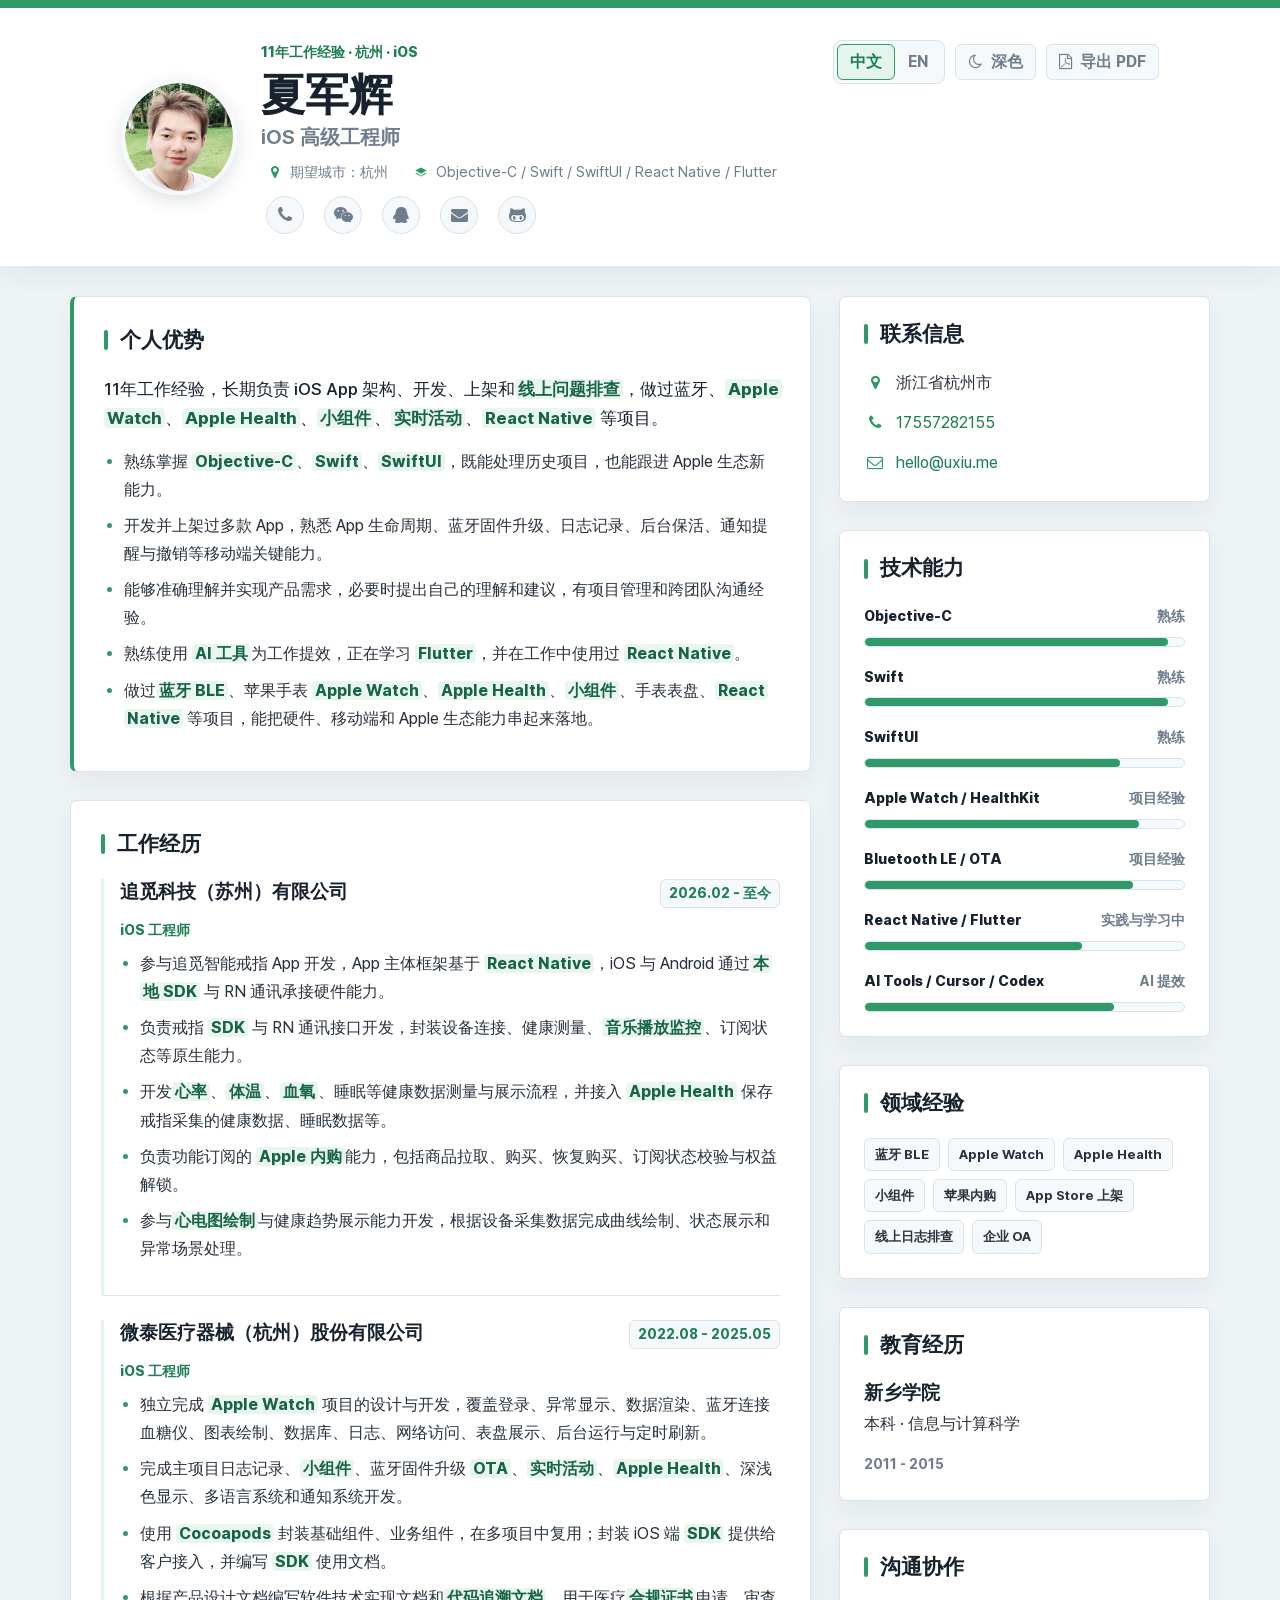
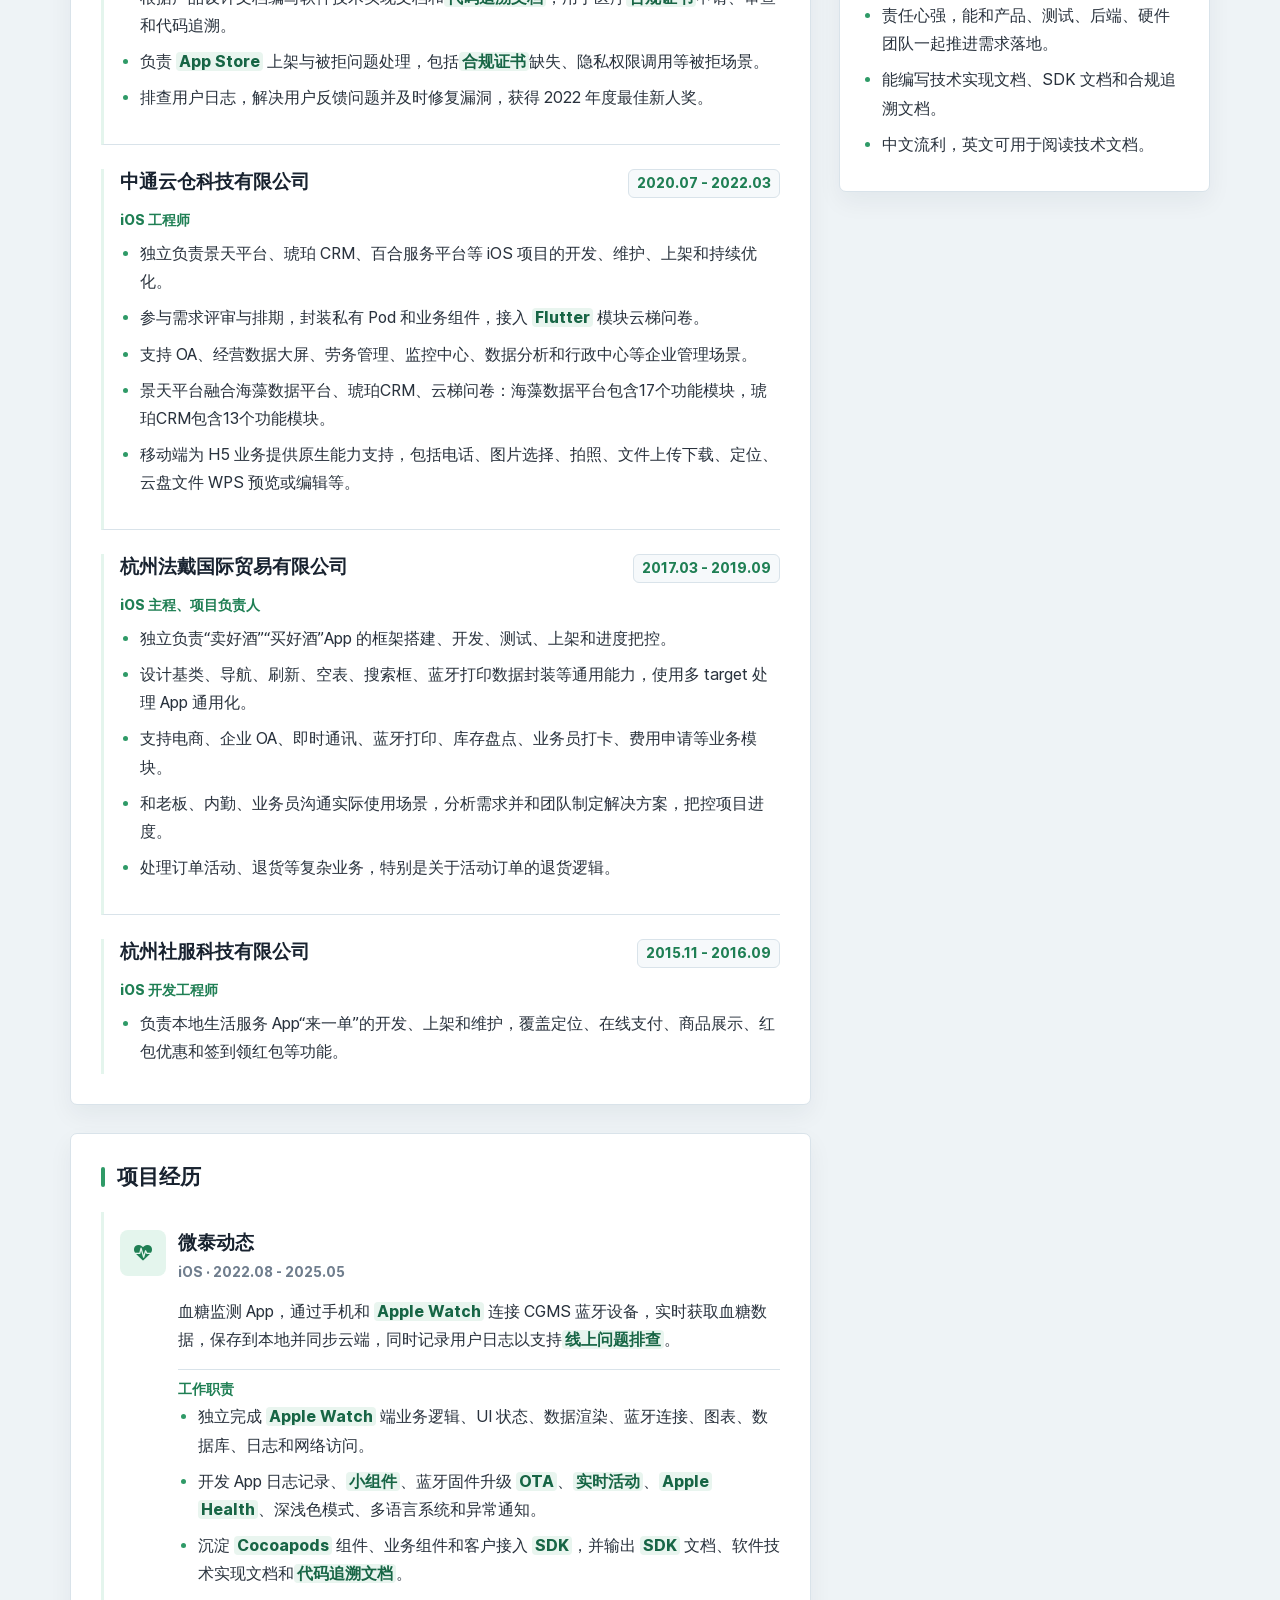
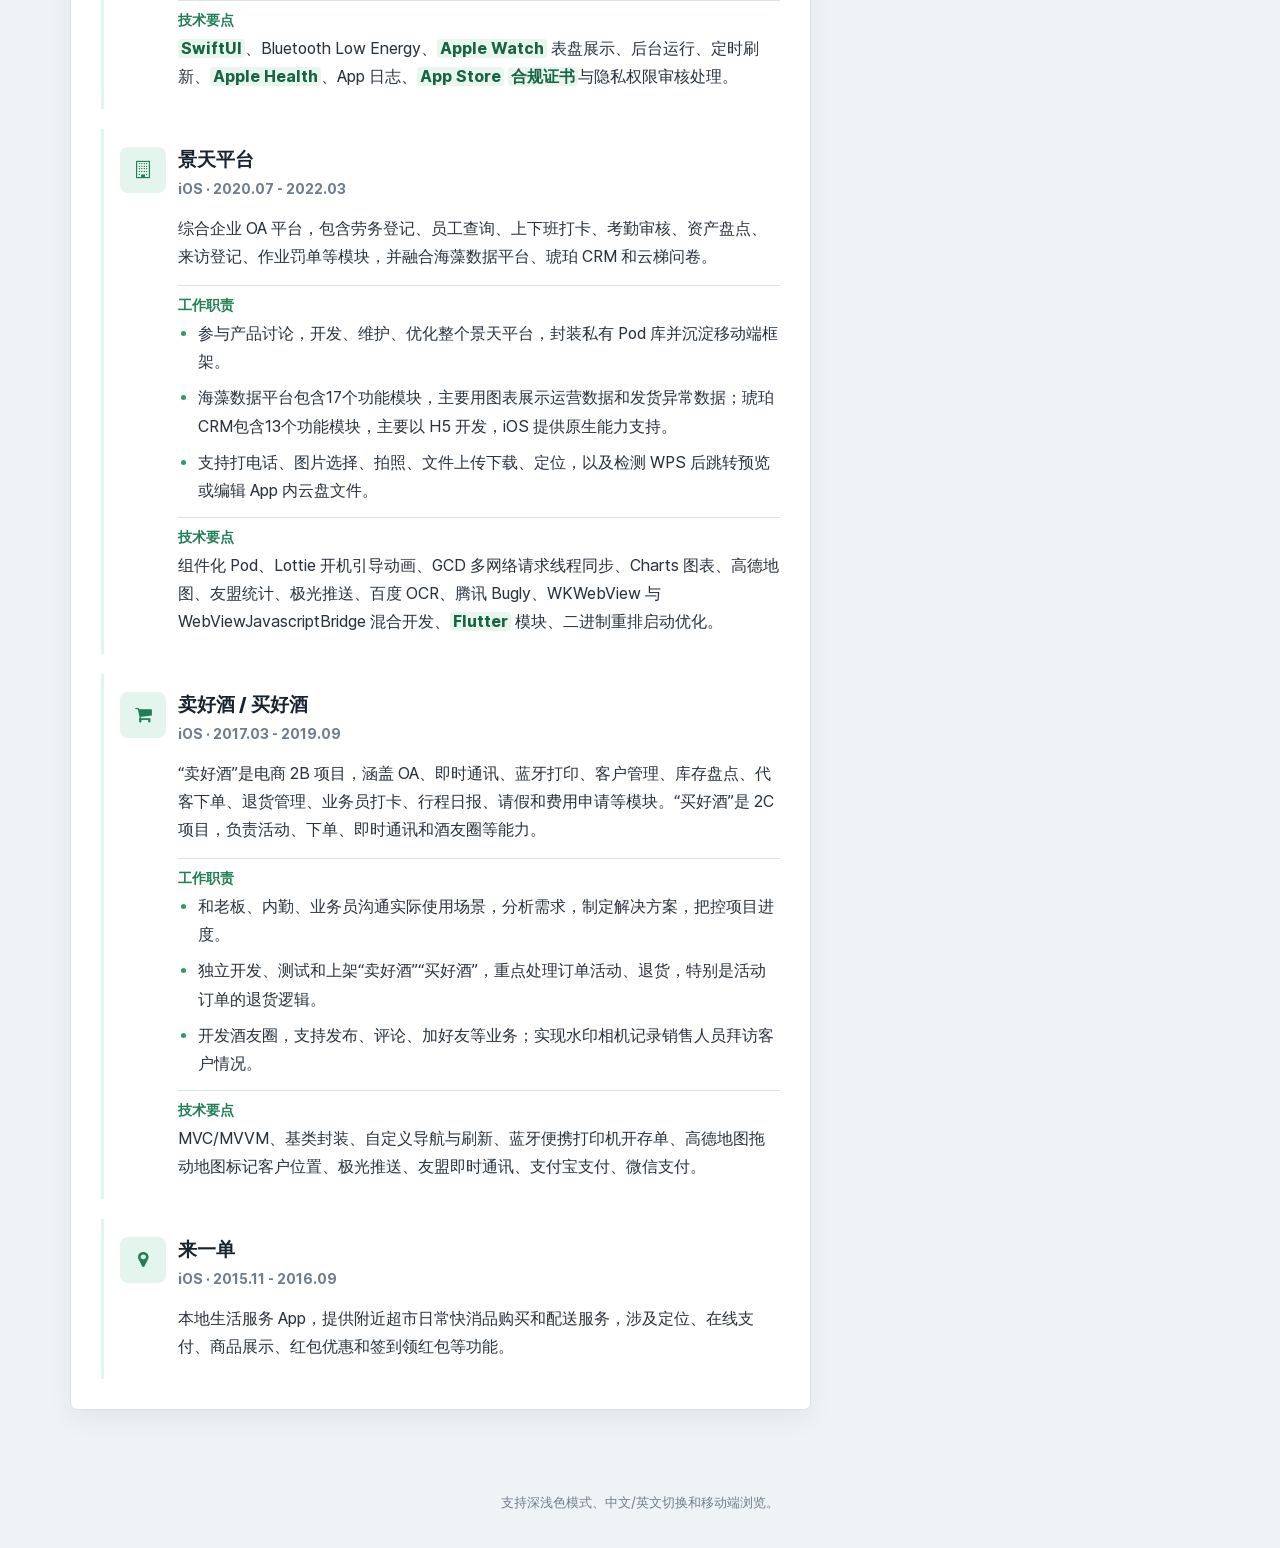
==== commit 206d5437: "edit" ====
--- a/index.html
+++ b/index.html
@@ -10,7 +10,7 @@
     <link rel="shortcut icon" href="uxiume.ico">
     <link rel="stylesheet" href="assets/plugins/bootstrap/css/bootstrap.min.css">
     <link rel="stylesheet" href="assets/plugins/font-awesome/css/font-awesome.css">
-    <link id="theme-style" rel="stylesheet" href="assets/css/styles.css?v=20260612-work-layout">
+    <link id="theme-style" rel="stylesheet" href="assets/css/styles.css?v=20260613-qrcode-crop">
 </head>
 
 <body>
@@ -28,16 +28,6 @@
                     </ul>
                     <ul class="social list-inline">
                         <li>
-                            <a href="https://github.com/uxiume" target="_blank" rel="noreferrer" aria-label="GitHub">
-                                <i class="fa fa-github-alt"></i>
-                            </a>
-                        </li>
-                        <li>
-                            <a href="mailto:hello@uxiu.me" aria-label="Email">
-                                <i class="fa fa-envelope"></i>
-                            </a>
-                        </li>
-                        <li>
                             <a href="tel:17557282155" aria-label="Phone">
                                 <i class="fa fa-phone"></i>
                             </a>
@@ -51,7 +41,7 @@
                                     <i class="fa fa-weixin" aria-hidden="true"></i>
                                     微信
                                 </div>
-                                <img src="assets/images/qrcode-wechat.svg" alt="微信二维码" width="160" height="160">
+                                <img src="assets/images/qrcode-wechat.png?v=20260613-white" alt="微信二维码" width="204" height="204" loading="lazy" decoding="async">
                                 <p class="qr-desc">扫码添加好友</p>
                             </div>
                         </li>
@@ -64,9 +54,19 @@
                                     <i class="fa fa-qq" aria-hidden="true"></i>
                                     QQ
                                 </div>
-                                <img src="assets/images/qrcode-qq.svg" alt="QQ二维码" width="160" height="160">
+                                <img src="assets/images/qrcode-qq.png?v=20260613-qq-1931" alt="QQ二维码" width="204" height="204" loading="lazy" decoding="async">
                                 <p class="qr-desc">扫码添加好友</p>
                             </div>
+                        </li>
+                        <li>
+                            <a href="mailto:hello@uxiu.me" aria-label="Email">
+                                <i class="fa fa-envelope"></i>
+                            </a>
+                        </li>
+                        <li>
+                            <a href="https://github.com/uxiume" target="_blank" rel="noreferrer" aria-label="GitHub">
+                                <i class="fa fa-github-alt"></i>
+                            </a>
                         </li>
                     </ul>
                 </div>
@@ -126,9 +126,11 @@
                                 <div class="timeline-body">
                                     <p class="role" data-i18n="work.dreame.role">iOS 工程师</p>
                                     <ul>
-                                        <li data-i18n="work.dreame.item1">负责追觅智能戒指 iOS App 的开发工作。</li>
-                                        <li data-i18n="work.dreame.item2">负责戒指 SDK 与 React Native 的通讯接口开发。</li>
-                                        <li data-i18n="work.dreame.item3">负责 Apple Health 能力和 App 订阅内购功能开发。</li>
+                                        <li data-i18n="work.dreame.item1">参与追觅智能戒指 App 开发，App 主体框架基于 React Native，iOS 与 Android 通过本地 SDK 与 RN 通讯承接硬件能力。</li>
+                                        <li data-i18n="work.dreame.item2">负责戒指 SDK 与 RN 通讯接口开发，封装设备连接、健康测量、音乐播放监控、订阅状态等原生能力。</li>
+                                        <li data-i18n="work.dreame.item3">开发心率、体温、血氧、睡眠等健康数据测量与展示流程，并接入 Apple Health 保存戒指采集的健康数据、睡眠数据等。</li>
+                                        <li data-i18n="work.dreame.item4">负责功能订阅的 Apple 内购能力，包括商品拉取、购买、恢复购买、订阅状态校验与权益解锁。</li>
+                                        <li data-i18n="work.dreame.item5">参与心电图绘制与健康趋势展示能力开发，根据设备采集数据完成曲线绘制、状态展示和异常场景处理。</li>
                                     </ul>
                                 </div>
                             </article>
@@ -407,6 +409,6 @@
 
     <script src="assets/plugins/jquery-1.11.2.min.js"></script>
     <script src="assets/plugins/bootstrap/js/bootstrap.min.js"></script>
-    <script src="assets/js/main.js?v=20260612-sun-icon"></script>
+    <script src="assets/js/main.js?v=20260613-dreame-health"></script>
 </body>
 </html>
--- a/assets/css/styles.css
+++ b/assets/css/styles.css
@@ -336,7 +336,7 @@
   box-shadow: 0 8px 32px rgba(24, 34, 47, 0.16);
   padding: 12px 12px 10px;
   text-align: center;
-  width: 188px;
+  width: 232px;
   opacity: 0;
   visibility: hidden;
   pointer-events: none;
@@ -388,8 +388,8 @@
 
 .qr-popup img {
   display: block;
-  width: 160px;
-  height: 160px;
+  width: 204px;
+  height: 204px;
   border-radius: 6px;
   object-fit: contain;
 }
@@ -958,7 +958,7 @@
     position: fixed;
     top: 120px;
     left: 50%;
-    width: min(188px, calc(100vw - 32px));
+    width: min(232px, calc(100vw - 32px));
     transform: translateX(-50%) translateY(0);
   }
 
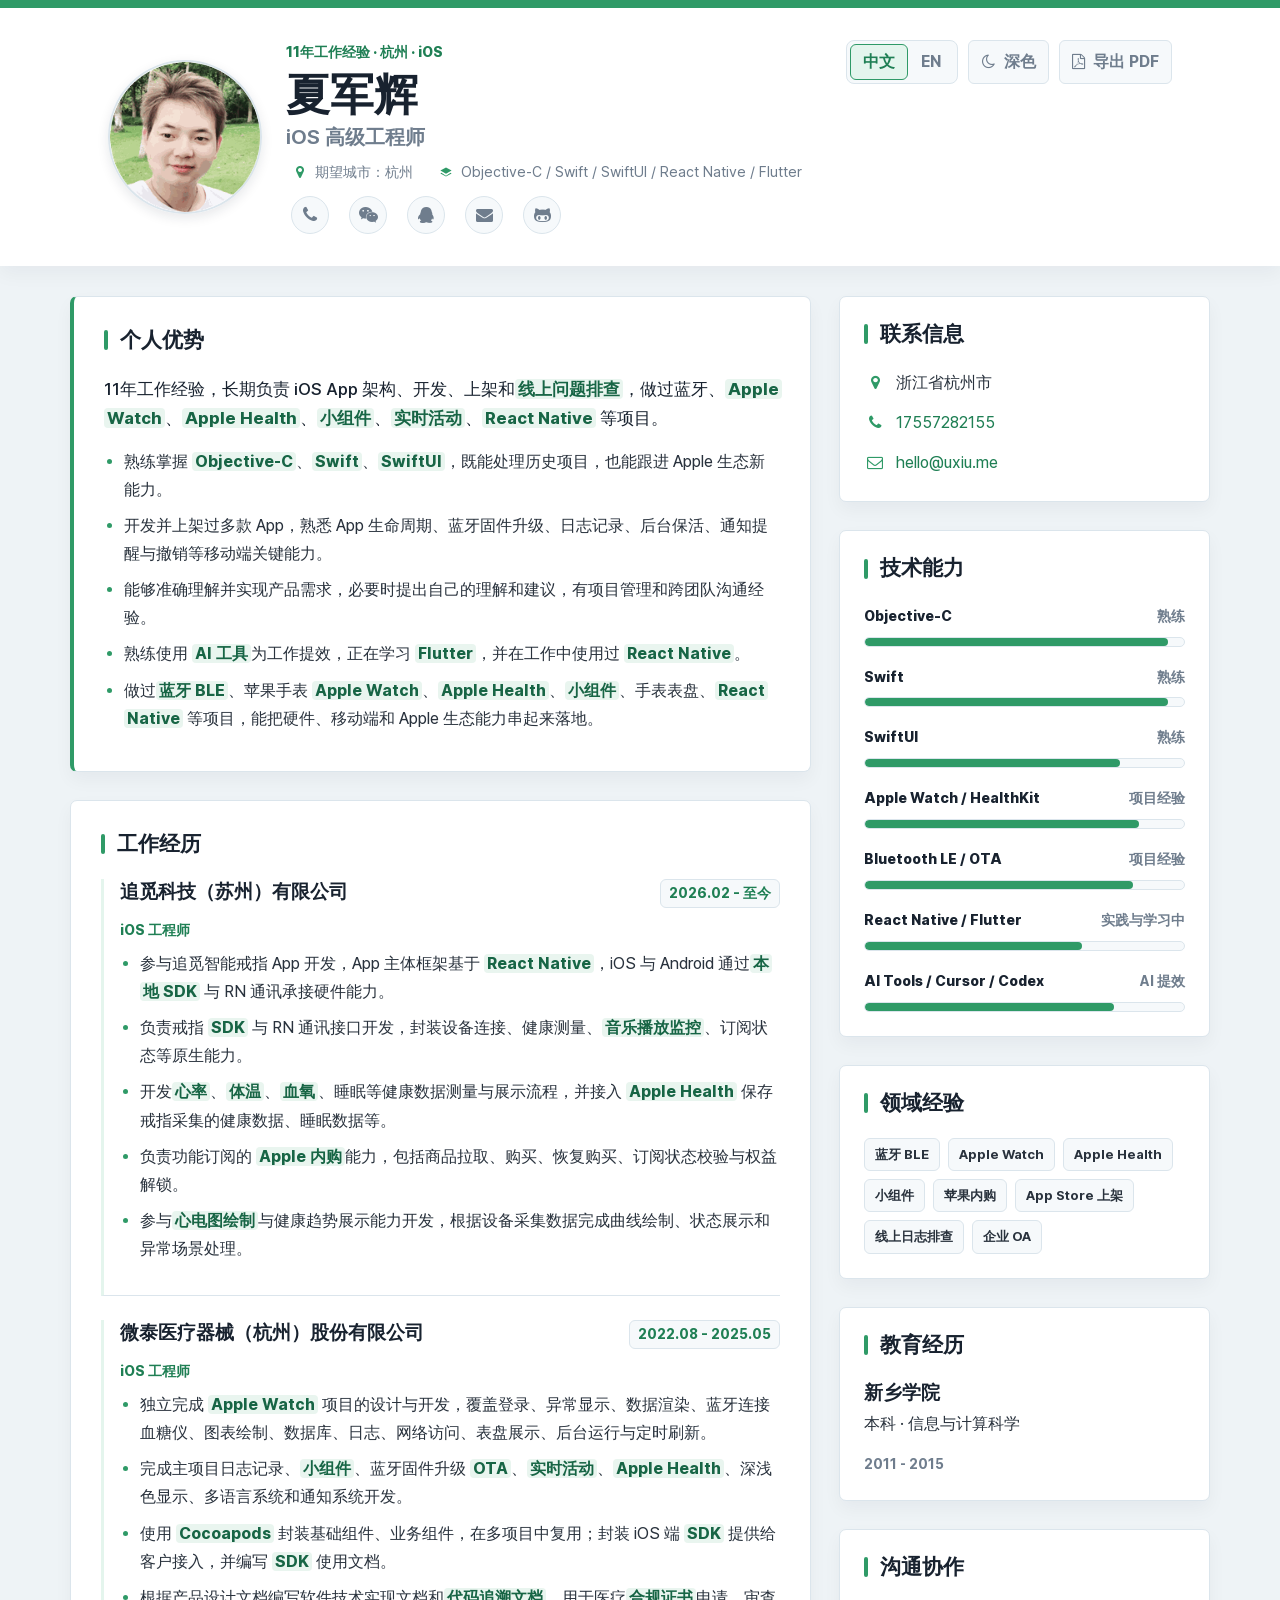
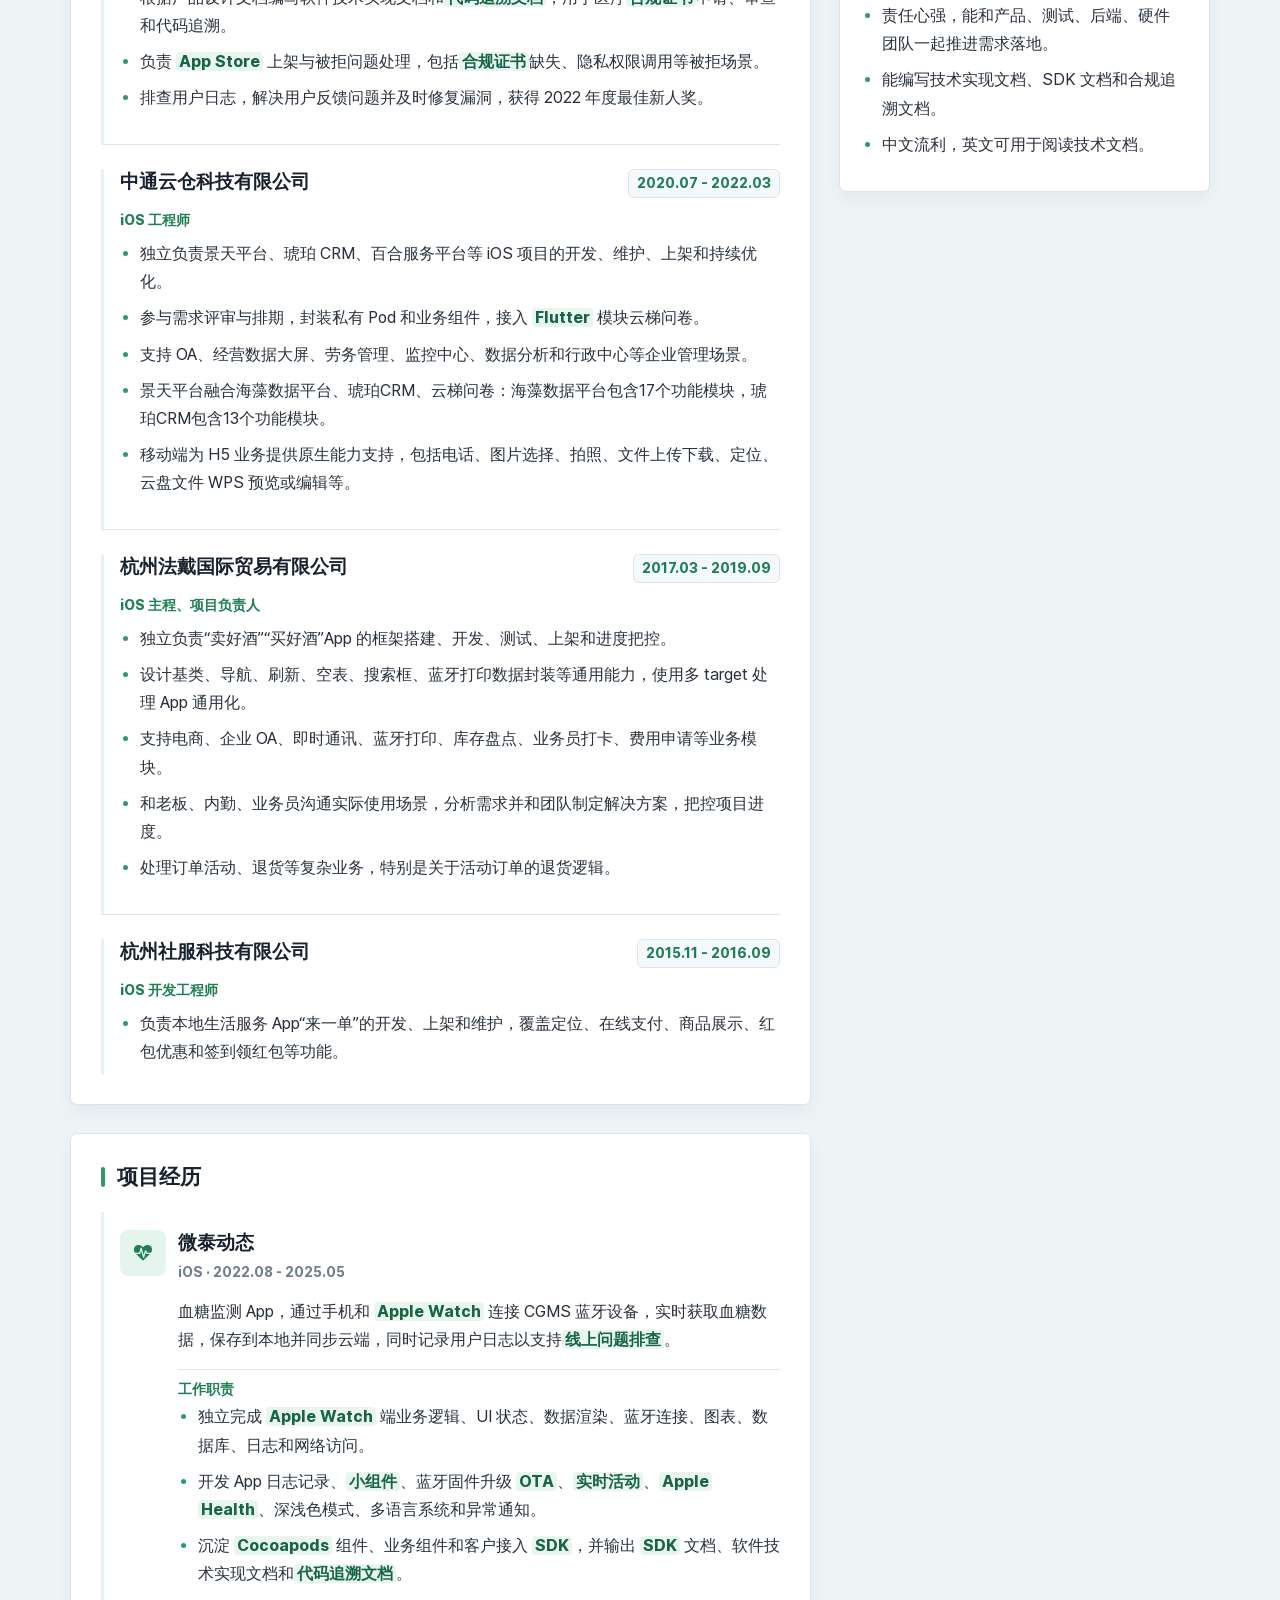
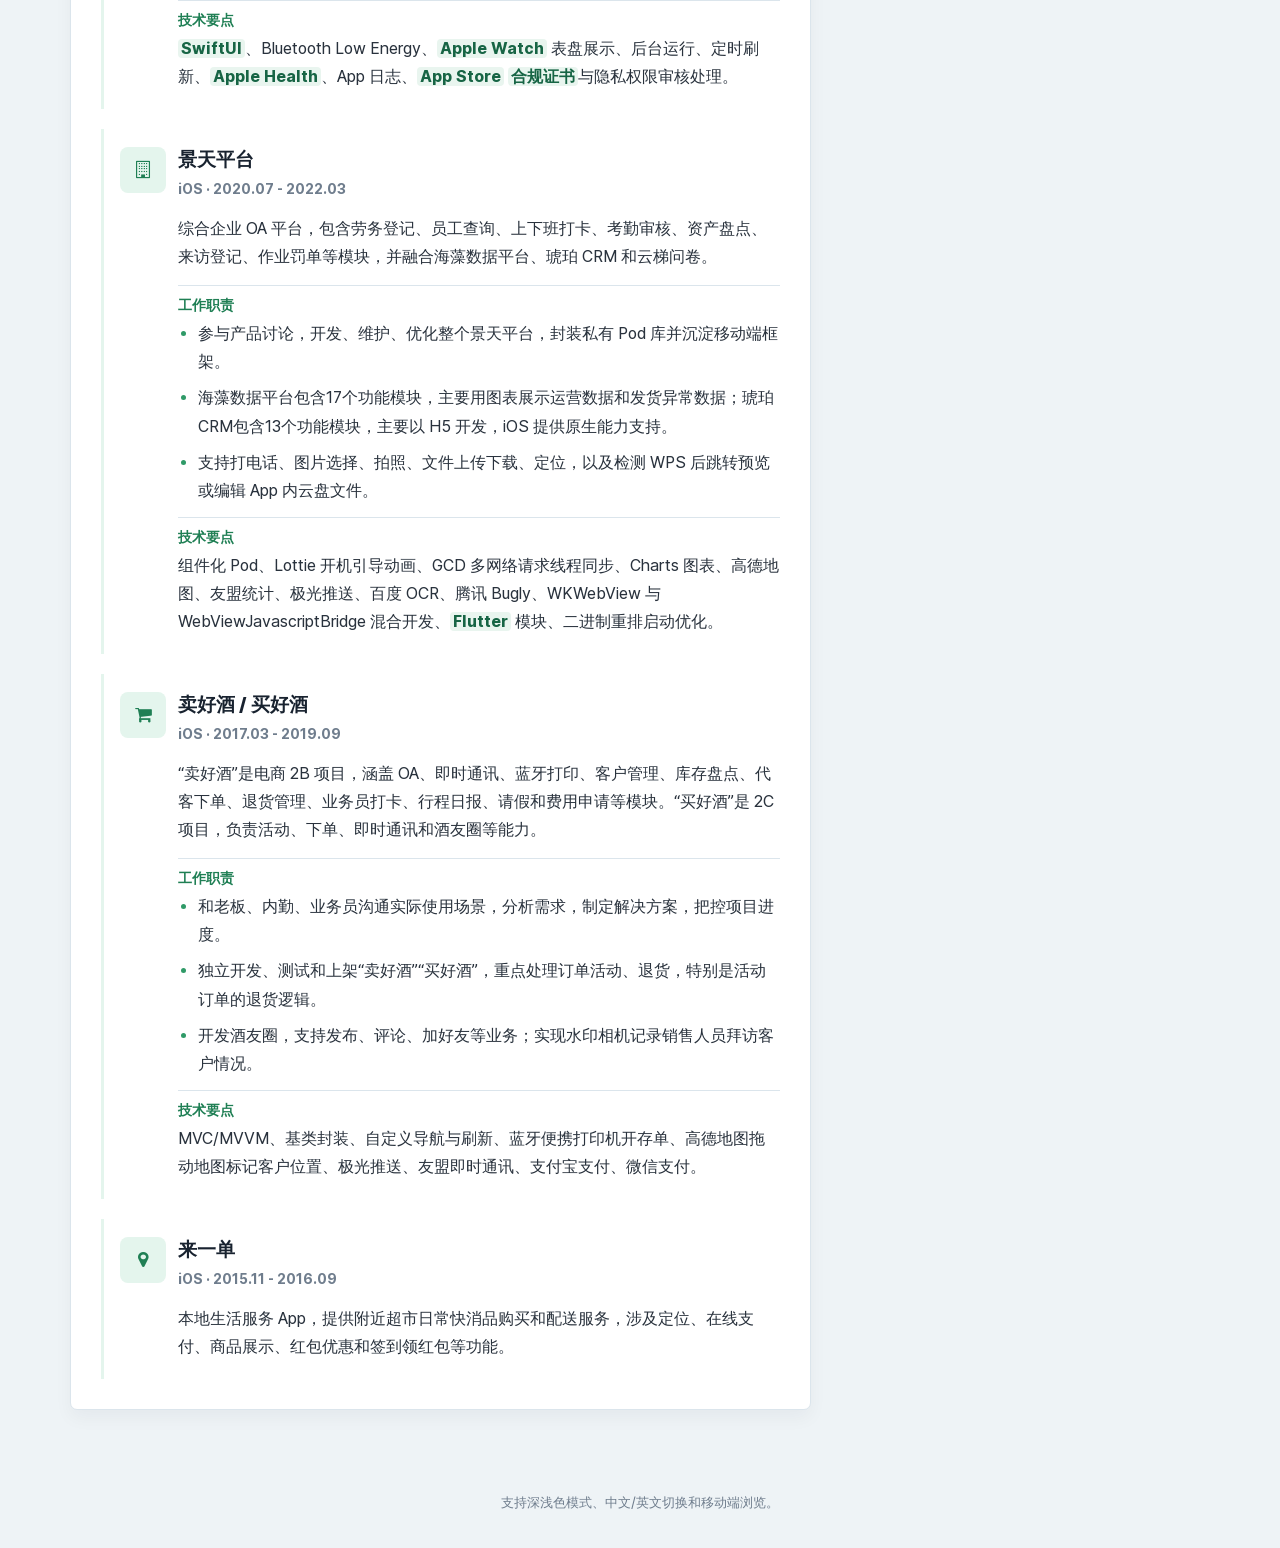
==== commit 52468716: "edit" ====
--- a/index.html
+++ b/index.html
@@ -10,7 +10,7 @@
     <link rel="shortcut icon" href="uxiume.ico">
     <link rel="stylesheet" href="assets/plugins/bootstrap/css/bootstrap.min.css">
     <link rel="stylesheet" href="assets/plugins/font-awesome/css/font-awesome.css">
-    <link id="theme-style" rel="stylesheet" href="assets/css/styles.css?v=20260613-qrcode-crop">
+    <link id="theme-style" rel="stylesheet" href="assets/css/styles.css?v=20260613-light-border">
 </head>
 
 <body>
@@ -37,12 +37,19 @@
                                 <i class="fa fa-weixin" aria-hidden="true"></i>
                             </button>
                             <div class="qr-popup">
+                                <button class="qr-close-btn" type="button" data-qr-close aria-label="关闭微信二维码弹窗">
+                                    <i class="fa fa-times" aria-hidden="true"></i>
+                                </button>
                                 <div class="qr-popup-title">
                                     <i class="fa fa-weixin" aria-hidden="true"></i>
-                                    微信
-                                </div>
-                                <img src="assets/images/qrcode-wechat.png?v=20260613-white" alt="微信二维码" width="204" height="204" loading="lazy" decoding="async">
-                                <p class="qr-desc">扫码添加好友</p>
+                                    <span data-i18n="qr.wechat.title">微信</span>
+                                </div>
+                                <img class="qr-image" src="assets/images/qrcode-wechat.png?v=20260613-white" alt="微信二维码" width="204" height="204" loading="lazy" decoding="async" data-qr-image>
+                                <p class="qr-desc" data-i18n="qr.desc">扫码添加好友</p>
+                                <button class="qr-save-btn" type="button" data-qr-save aria-label="保存微信二维码">
+                                    <i class="fa fa-download" aria-hidden="true"></i>
+                                    <span data-i18n="qr.save">保存二维码</span>
+                                </button>
                             </div>
                         </li>
                         <li class="social-qr-item" data-qr-type="qq" data-account="你的QQ号">
@@ -50,12 +57,19 @@
                                 <i class="fa fa-qq" aria-hidden="true"></i>
                             </button>
                             <div class="qr-popup">
+                                <button class="qr-close-btn" type="button" data-qr-close aria-label="关闭QQ二维码弹窗">
+                                    <i class="fa fa-times" aria-hidden="true"></i>
+                                </button>
                                 <div class="qr-popup-title">
                                     <i class="fa fa-qq" aria-hidden="true"></i>
-                                    QQ
-                                </div>
-                                <img src="assets/images/qrcode-qq.png?v=20260613-qq-1931" alt="QQ二维码" width="204" height="204" loading="lazy" decoding="async">
-                                <p class="qr-desc">扫码添加好友</p>
+                                    <span data-i18n="qr.qq.title">QQ</span>
+                                </div>
+                                <img class="qr-image" src="assets/images/qrcode-qq.png?v=20260613-qq-1931" alt="QQ二维码" width="204" height="204" loading="lazy" decoding="async" data-qr-image>
+                                <p class="qr-desc" data-i18n="qr.desc">扫码添加好友</p>
+                                <button class="qr-save-btn" type="button" data-qr-save aria-label="保存QQ二维码">
+                                    <i class="fa fa-download" aria-hidden="true"></i>
+                                    <span data-i18n="qr.save">保存二维码</span>
+                                </button>
                             </div>
                         </li>
                         <li>
@@ -409,6 +423,6 @@
 
     <script src="assets/plugins/jquery-1.11.2.min.js"></script>
     <script src="assets/plugins/bootstrap/js/bootstrap.min.js"></script>
-    <script src="assets/js/main.js?v=20260613-dreame-health"></script>
+    <script src="assets/js/main.js?v=20260613-qr-download"></script>
 </body>
 </html>
--- a/assets/css/styles.css
+++ b/assets/css/styles.css
@@ -24,14 +24,15 @@
   --text: #29323d;
   --muted: #6f7d8d;
   --heading: #18222f;
-  --border: #d9e3ea;
+  --border: #dbe5ec;
+  --border-strong: #cfdbe4;
   --accent: #2f9a67;
   --accent-strong: #1f7f54;
   --accent-soft: #e4f5ed;
   --blue: #3178b8;
   --highlight-bg: rgba(47, 154, 103, 0.1);
   --highlight-text: #176545;
-  --shadow: 0 10px 24px rgba(24, 34, 47, 0.055);
+  --shadow: 0 8px 18px rgba(24, 34, 47, 0.045);
 }
 
 html[data-theme="dark"] {
@@ -42,14 +43,15 @@
   --text: #e3eaf1;
   --muted: #a6b4c1;
   --heading: #f6f9fb;
-  --border: #2d3b48;
+  --border: #334351;
+  --border-strong: #405160;
   --accent: #70d49c;
   --accent-strong: #9be5b8;
   --accent-soft: #173325;
   --blue: #83b9ed;
   --highlight-bg: rgba(112, 212, 156, 0.16);
   --highlight-text: #b4f0c8;
-  --shadow: 0 14px 30px rgba(0, 0, 0, 0.22);
+  --shadow: 0 10px 22px rgba(0, 0, 0, 0.2);
 }
 
 *,
@@ -147,13 +149,13 @@
 }
 
 .profile-image {
-  width: 116px;
-  height: 116px;
-  flex: 0 0 116px;
-  border: 4px solid var(--surface-soft);
+  width: 154px;
+  height: 154px;
+  flex: 0 0 154px;
+  border: 2px solid var(--border);
   border-radius: 50%;
   object-fit: cover;
-  box-shadow: 0 6px 18px rgba(24, 34, 47, 0.14);
+  box-shadow: 0 4px 12px rgba(24, 34, 47, 0.1);
 }
 
 .profile-content {
@@ -333,7 +335,7 @@
   background: var(--surface);
   border: 1px solid var(--border);
   border-radius: 12px;
-  box-shadow: 0 8px 32px rgba(24, 34, 47, 0.16);
+  box-shadow: 0 10px 24px rgba(24, 34, 47, 0.14);
   padding: 12px 12px 10px;
   text-align: center;
   width: 232px;
@@ -342,6 +344,10 @@
   pointer-events: none;
   transition: opacity 0.2s ease, transform 0.2s ease, visibility 0.2s ease;
   z-index: 200;
+}
+
+.qr-backdrop {
+  display: none;
 }
 
 /* 小三角指向上方（因为弹出框在按钮下方） */
@@ -390,8 +396,10 @@
   display: block;
   width: 204px;
   height: 204px;
+  margin: 0 auto;
   border-radius: 6px;
   object-fit: contain;
+  cursor: pointer;
 }
 
 .qr-desc {
@@ -399,6 +407,36 @@
   font-size: 11px !important;
   color: var(--muted) !important;
   line-height: 1.4;
+}
+
+.qr-save-btn {
+  display: inline-flex;
+  align-items: center;
+  justify-content: center;
+  gap: 6px;
+  width: 100%;
+  min-height: 34px;
+  margin: 10px auto 0;
+  border: 1px solid var(--border);
+  border-radius: 8px;
+  background: var(--surface-soft);
+  color: var(--heading);
+  font-size: 12px;
+  font-weight: 700;
+  line-height: 1;
+  cursor: pointer;
+}
+
+.qr-save-btn:hover,
+.qr-save-btn:focus {
+  border-color: var(--accent);
+  background: var(--accent-soft);
+  color: var(--accent-strong);
+  outline: none;
+}
+
+.qr-close-btn {
+  display: none;
 }
 
 /* 悬停/点击时显示弹出框（桌面） */
@@ -454,6 +492,7 @@
 .segmented-control {
   display: inline-flex;
   padding: 3px;
+  height: 44px;
   border: 1px solid var(--border);
   border-radius: 8px;
   background: var(--surface-soft);
@@ -464,6 +503,7 @@
   align-items: center;
   justify-content: center;
   min-width: 0;
+  height: 36px;
   min-height: 36px;
   padding: 0 12px;
   border: 1px solid transparent;
@@ -487,6 +527,8 @@
 .theme-button,
 .action-button {
   gap: 7px;
+  height: 44px;
+  min-height: 44px;
   border-color: var(--border);
   background: var(--surface-soft);
 }
@@ -901,8 +943,8 @@
   }
 
   .profile-image {
-    width: 76px;
-    height: 76px;
+    width: 101px;
+    height: 101px;
     flex-basis: auto;
     border-width: 3px;
   }
@@ -949,6 +991,28 @@
     justify-content: center;
   }
 
+  body.qr-modal-open {
+    overflow: hidden;
+  }
+
+  .qr-backdrop {
+    display: block;
+    position: fixed;
+    inset: 0;
+    background: rgba(15, 23, 42, 0.38);
+    opacity: 0;
+    visibility: hidden;
+    pointer-events: none;
+    transition: opacity 0.2s ease, visibility 0.2s ease;
+    z-index: 190;
+  }
+
+  body.qr-modal-open .qr-backdrop {
+    opacity: 1;
+    visibility: visible;
+    pointer-events: auto;
+  }
+
   .social-qr-item:not(.qr-open) .qr-popup {
     display: none;
   }
@@ -956,15 +1020,42 @@
   .social-qr-item.qr-open .qr-popup {
     display: block;
     position: fixed;
-    top: 120px;
+    top: 50%;
     left: 50%;
-    width: min(232px, calc(100vw - 32px));
-    transform: translateX(-50%) translateY(0);
+    width: min(248px, calc(100vw - 32px));
+    padding-top: 38px;
+    transform: translate(-50%, -50%);
+    z-index: 210;
   }
 
   .social-qr-item.qr-open .qr-popup::before,
   .social-qr-item.qr-open .qr-popup::after {
     display: none;
+  }
+
+  .qr-close-btn {
+    position: absolute;
+    top: 8px;
+    right: 8px;
+    display: inline-flex;
+    align-items: center;
+    justify-content: center;
+    width: 28px;
+    height: 28px;
+    border: 1px solid var(--border);
+    border-radius: 50%;
+    background: var(--surface-soft);
+    color: var(--muted);
+    cursor: pointer;
+    padding: 0;
+  }
+
+  .qr-close-btn:hover,
+  .qr-close-btn:focus {
+    border-color: var(--accent);
+    background: var(--accent-soft);
+    color: var(--accent-strong);
+    outline: none;
   }
 
   .site-controls {
@@ -978,15 +1069,15 @@
     grid-column: span 2;
     width: 100%;
     min-width: 0;
-    height: 42px;
+    height: 44px;
   }
 
   .theme-button,
   .action-button {
     width: 100%;
     min-width: 0;
-    height: 42px;
-    min-height: 42px;
+    height: 44px;
+    min-height: 44px;
     padding: 0 4px;
     border-radius: 8px;
     flex: 1;
@@ -1090,8 +1181,8 @@
   }
 
   .profile-image {
-    width: 68px;
-    height: 68px;
+    width: 91px;
+    height: 91px;
   }
 
   .name {
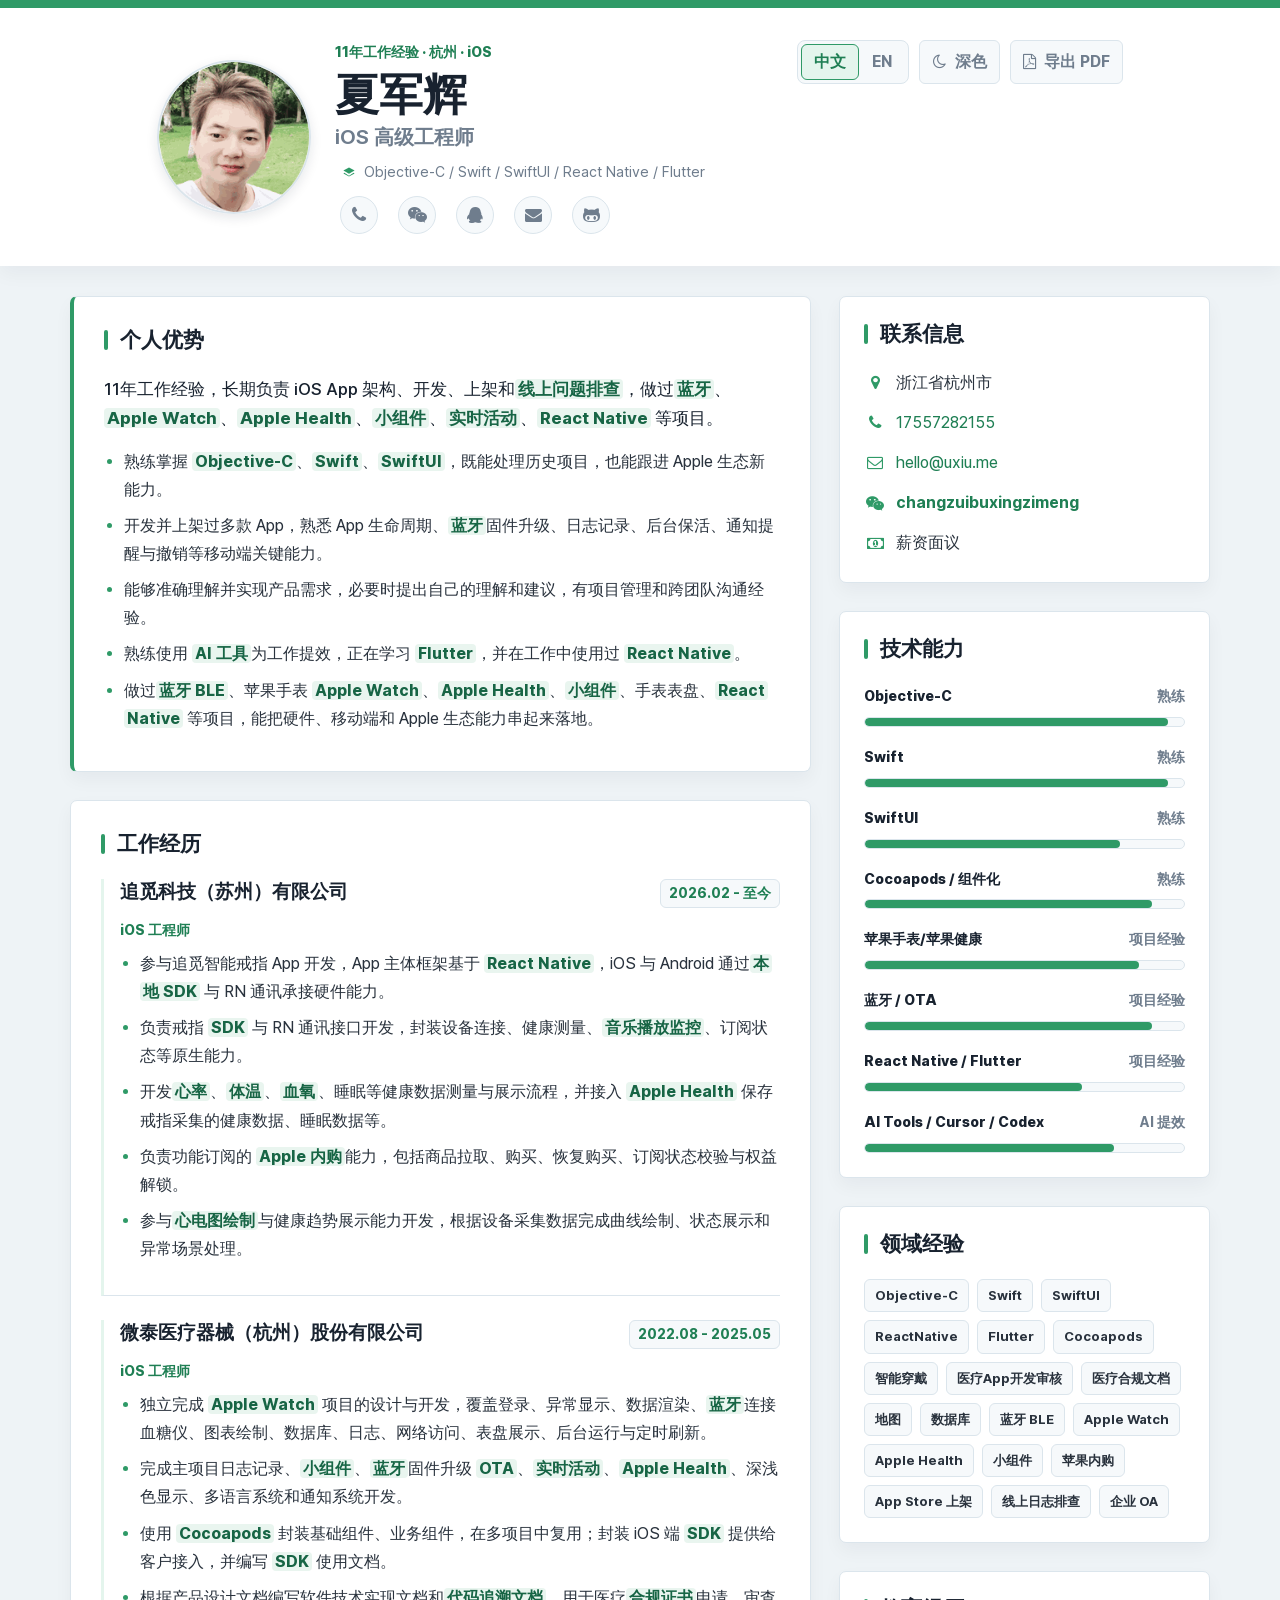
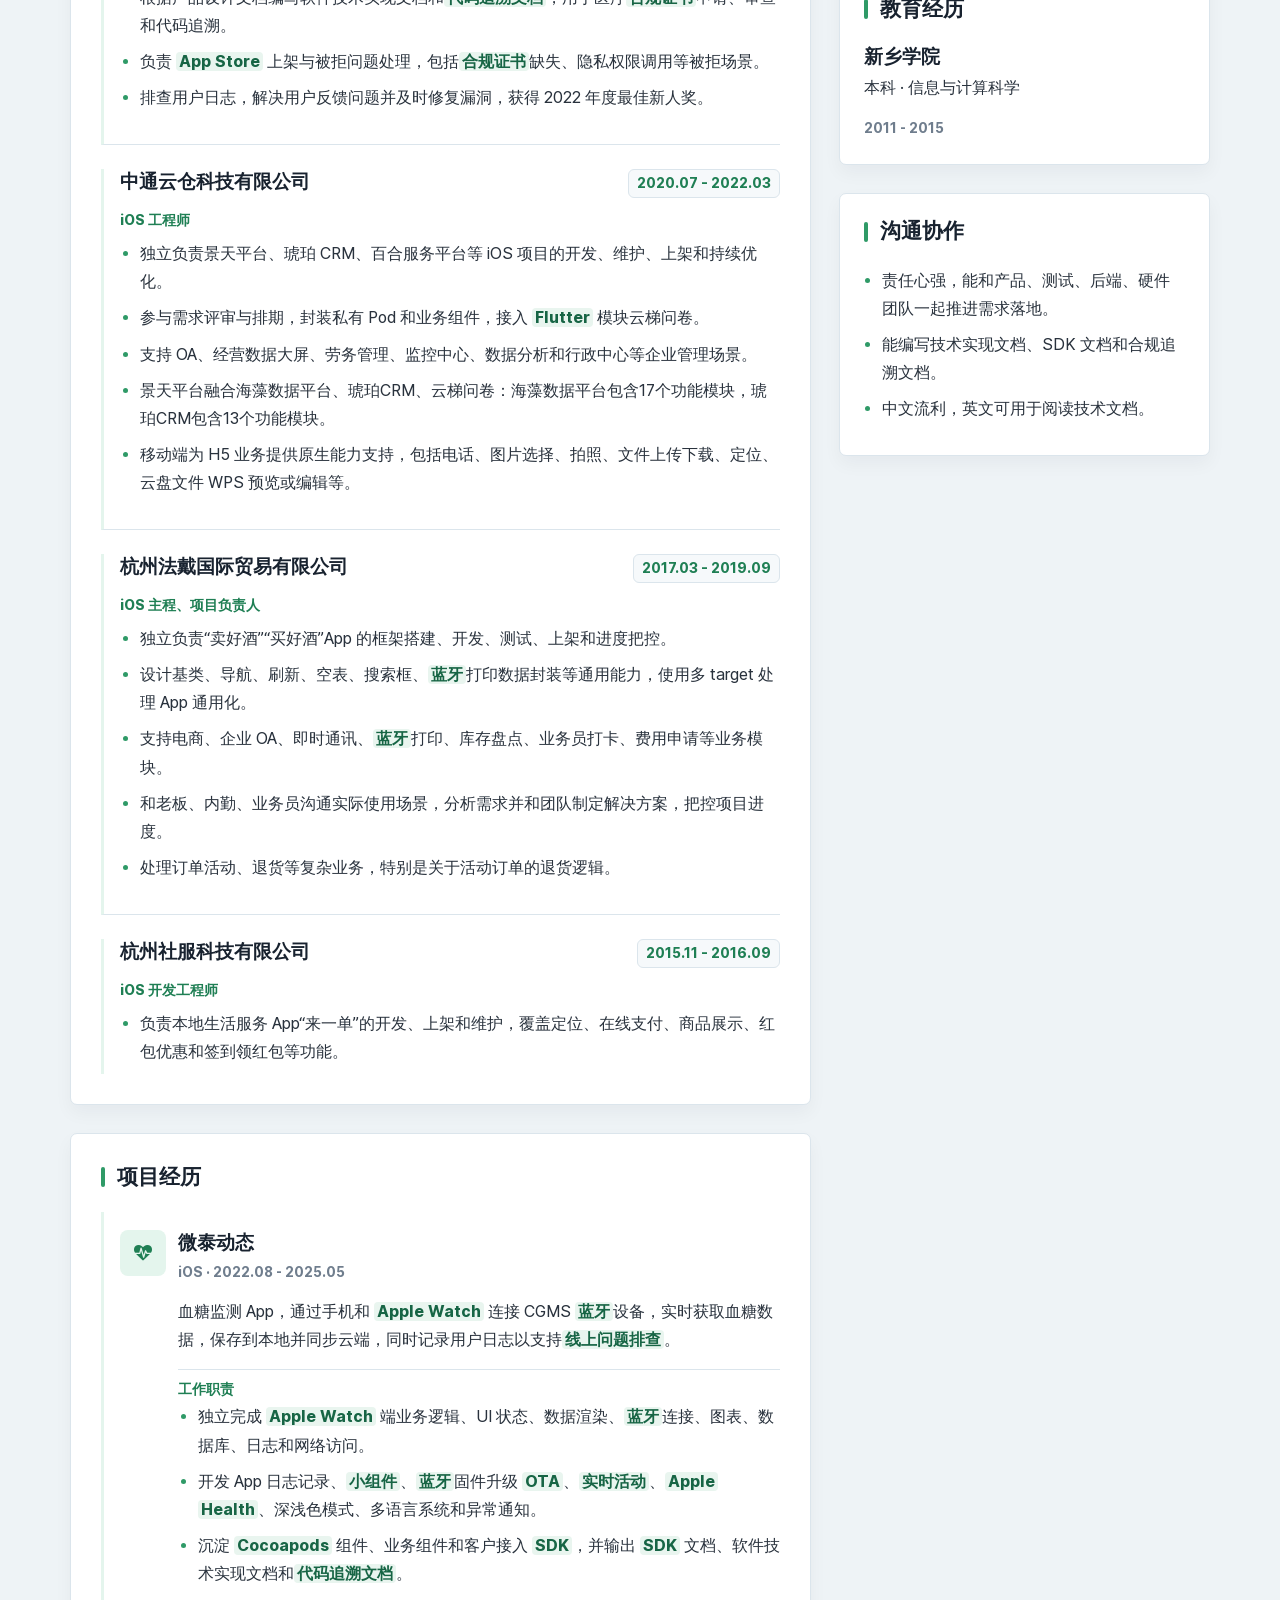
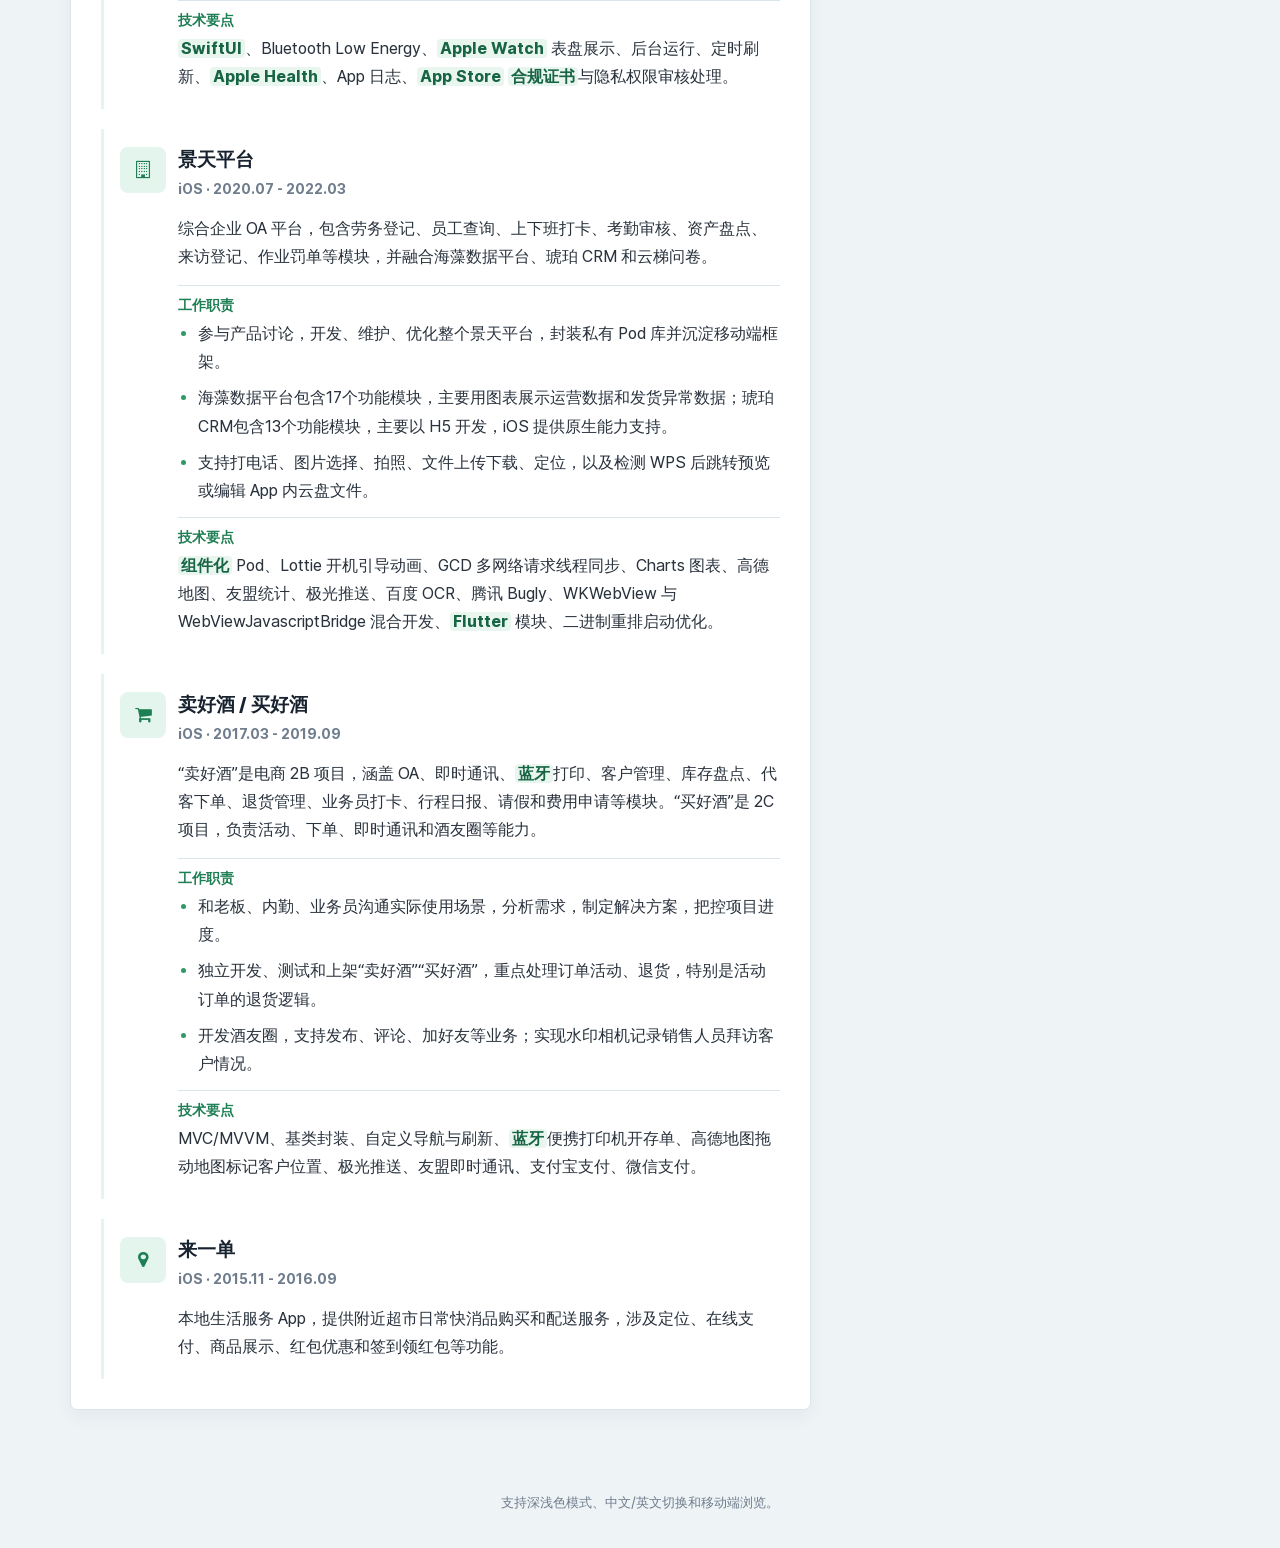
==== commit 3e9884a7: "edit" ====
--- a/index.html
+++ b/index.html
@@ -4,13 +4,15 @@
     <meta charset="utf-8">
     <meta http-equiv="X-UA-Compatible" content="IE=edge">
     <meta name="viewport" content="width=device-width, initial-scale=1.0">
+    <meta name="color-scheme" content="light dark">
+    <meta name="theme-color" content="#eef3f6" data-theme-color>
     <meta name="description" content="夏军辉的 iOS 工程师简历">
     <meta name="author" content="夏军辉">
     <title>夏军辉 | iOS 工程师简历</title>
     <link rel="shortcut icon" href="uxiume.ico">
     <link rel="stylesheet" href="assets/plugins/bootstrap/css/bootstrap.min.css">
     <link rel="stylesheet" href="assets/plugins/font-awesome/css/font-awesome.css">
-    <link id="theme-style" rel="stylesheet" href="assets/css/styles.css?v=20260613-light-border">
+    <link id="theme-style" rel="stylesheet" href="assets/css/styles.css?v=20260619-contact-skills-cleanup">
 </head>
 
 <body>
@@ -23,7 +25,6 @@
                     <h1 class="name" data-i18n="hero.name">夏军辉</h1>
                     <h2 class="desc" data-i18n="hero.title">iOS 高级工程师</h2>
                     <ul class="quick-facts list-inline">
-                        <li><i class="fa fa-map-marker"></i><span data-i18n="hero.city">期望城市：杭州</span></li>
                         <li><span class="stack-icon" aria-hidden="true"><svg xmlns="http://www.w3.org/2000/svg" viewBox="0 0 20 20" width="14" height="14" fill="currentColor"><path d="M10 3.5L2 8l8 4.5L18 8 10 3.5z"/><path d="M2 12l8 4.5L18 12l-1.4-.8L10 15.3 3.4 11.2 2 12z"/></svg></span><span data-i18n="hero.stack">Objective-C / Swift / SwiftUI / React Native / Flutter</span></li>
                     </ul>
                     <ul class="social list-inline">
@@ -32,7 +33,7 @@
                                 <i class="fa fa-phone"></i>
                             </a>
                         </li>
-                        <li class="social-qr-item" data-qr-type="wechat" data-account="你的微信号">
+                        <li class="social-qr-item" data-qr-type="wechat" data-account="changzuibuxingzimeng">
                             <button class="social-qr-btn" type="button" aria-label="微信">
                                 <i class="fa fa-weixin" aria-hidden="true"></i>
                             </button>
@@ -101,7 +102,7 @@
                 </button>
                 <button class="control-button action-button" type="button" data-resume-action>
                     <i class="fa fa-share-alt"></i>
-                    <span data-action-label data-i18n="controls.shareResume">分享简历</span>
+                    <span data-action-label data-i18n="controls.shareResume">分享</span>
                 </button>
             </div>
         </div>
@@ -313,6 +314,8 @@
                             <li><i class="fa fa-map-marker"></i><span data-i18n="contact.location">浙江省杭州市</span></li>
                             <li><i class="fa fa-phone"></i><a href="tel:17557282155">17557282155</a></li>
                             <li><i class="fa fa-envelope-o"></i><a href="mailto:hello@uxiu.me">hello@uxiu.me</a></li>
+                            <li><i class="fa fa-weixin"></i><button class="contact-copy-btn" type="button" data-i18n="contact.wechat" data-copy-value="changzuibuxingzimeng" data-copy-success="contact.wechatCopied">changzuibuxingzimeng</button></li>
+                            <li><i class="fa fa-money"></i><span data-i18n="contact.salary">薪资面议</span></li>
                         </ul>
                     </div>
                 </section>
@@ -344,22 +347,29 @@
                             </div>
                             <div class="skill-item">
                                 <div class="skill-label">
-                                    <span>Apple Watch / HealthKit</span>
+                                    <span data-i18n="skills.privatePodsName">Cocoapods / 组件化</span>
+                                    <span data-i18n="skills.privatePods">熟练</span>
+                                </div>
+                                <div class="level-bar"><div class="level-bar-inner" style="width: 90%"></div></div>
+                            </div>
+                            <div class="skill-item">
+                                <div class="skill-label">
+                                    <span data-i18n="skills.watchHealthName">苹果手表/苹果健康</span>
                                     <span data-i18n="skills.project">项目经验</span>
                                 </div>
                                 <div class="level-bar"><div class="level-bar-inner" style="width: 86%"></div></div>
                             </div>
                             <div class="skill-item">
                                 <div class="skill-label">
-                                    <span>Bluetooth LE / OTA</span>
+                                    <span data-i18n="skills.bleOtaName">蓝牙 / OTA</span>
+                                    <span data-i18n="skills.bleOta">项目经验</span>
+                                </div>
+                                <div class="level-bar"><div class="level-bar-inner" style="width: 90%"></div></div>
+                            </div>
+                            <div class="skill-item">
+                                <div class="skill-label">
+                                    <span>React Native / Flutter</span>
                                     <span data-i18n="skills.project">项目经验</span>
-                                </div>
-                                <div class="level-bar"><div class="level-bar-inner" style="width: 84%"></div></div>
-                            </div>
-                            <div class="skill-item">
-                                <div class="skill-label">
-                                    <span>React Native / Flutter</span>
-                                    <span data-i18n="skills.learning">实践与学习中</span>
                                 </div>
                                 <div class="level-bar"><div class="level-bar-inner" style="width: 68%"></div></div>
                             </div>
@@ -378,6 +388,17 @@
                     <div class="section-inner">
                         <h2 class="heading" data-i18n="toolbox.heading">领域经验</h2>
                         <div class="tag-list">
+                            <span>Objective-C</span>
+                            <span>Swift</span>
+                            <span>SwiftUI</span>
+                            <span data-i18n="toolbox.reactNative">ReactNative</span>
+                            <span>Flutter</span>
+                            <span>Cocoapods</span>
+                            <span data-i18n="toolbox.wearable">智能穿戴</span>
+                            <span data-i18n="toolbox.medicalApp">医疗App开发审核</span>
+                            <span data-i18n="toolbox.medicalDocs">医疗合规文档</span>
+                            <span data-i18n="toolbox.map">地图</span>
+                            <span data-i18n="toolbox.database">数据库</span>
                             <span data-i18n="toolbox.ble">蓝牙 BLE</span>
                             <span data-i18n="toolbox.watch">Apple Watch</span>
                             <span data-i18n="toolbox.health">Apple Health</span>
@@ -423,6 +444,6 @@
 
     <script src="assets/plugins/jquery-1.11.2.min.js"></script>
     <script src="assets/plugins/bootstrap/js/bootstrap.min.js"></script>
-    <script src="assets/js/main.js?v=20260613-qr-download"></script>
+    <script src="assets/js/main.js?v=20260619-contact-skills-cleanup"></script>
 </body>
 </html>
--- a/assets/css/styles.css
+++ b/assets/css/styles.css
@@ -8,7 +8,7 @@
 }
 
 :root {
-  color-scheme: light;
+  color-scheme: only light;
   --font-latin: "ResumeLatin";
   --font-chinese: -apple-system, BlinkMacSystemFont, "PingFang SC", "Hiragino Sans GB", "Microsoft YaHei", sans-serif;
   --font-body: var(--font-latin), var(--font-chinese);
@@ -35,8 +35,17 @@
   --shadow: 0 8px 18px rgba(24, 34, 47, 0.045);
 }
 
+html[data-theme="light"] {
+  color-scheme: only light;
+}
+
+html[data-theme="light"] body {
+  background: #eef3f6 !important;
+  color: #29323d !important;
+}
+
 html[data-theme="dark"] {
-  color-scheme: dark;
+  color-scheme: only dark;
   --bg: #101820;
   --surface: #17212b;
   --surface-soft: #1f2b36;
@@ -818,6 +827,28 @@
   text-align: center;
 }
 
+.contact-copy-btn {
+  display: inline;
+  width: fit-content;
+  max-width: 100%;
+  padding: 0;
+  border: 0;
+  background: transparent;
+  color: var(--accent-strong);
+  font: inherit;
+  font-weight: 700;
+  line-height: inherit;
+  text-align: left;
+  cursor: pointer;
+  overflow-wrap: anywhere;
+}
+
+.contact-copy-btn:hover,
+.contact-copy-btn:focus {
+  color: var(--blue);
+  text-decoration: none;
+}
+
 .skillset {
   display: grid;
   gap: 18px;
@@ -946,7 +977,7 @@
     width: 101px;
     height: 101px;
     flex-basis: auto;
-    border-width: 3px;
+    border-width: 2px;
   }
 
   .profile-content {
@@ -1022,10 +1053,24 @@
     position: fixed;
     top: 50%;
     left: 50%;
-    width: min(248px, calc(100vw - 32px));
-    padding-top: 38px;
+    width: clamp(280px, 88vw, 340px);
+    max-width: calc(100vw - 20px);
+    max-height: calc(100dvh - 32px);
+    padding: 42px 14px 14px;
+    overflow-y: auto;
     transform: translate(-50%, -50%);
     z-index: 210;
+  }
+
+  .social-qr-item.qr-open .qr-popup img {
+    width: clamp(224px, calc(88vw - 56px), 292px);
+    max-width: 100%;
+    height: clamp(224px, calc(88vw - 56px), 292px);
+  }
+
+  .social-qr-item.qr-open .qr-save-btn {
+    min-height: 40px;
+    font-size: 13px;
   }
 
   .social-qr-item.qr-open .qr-popup::before,
